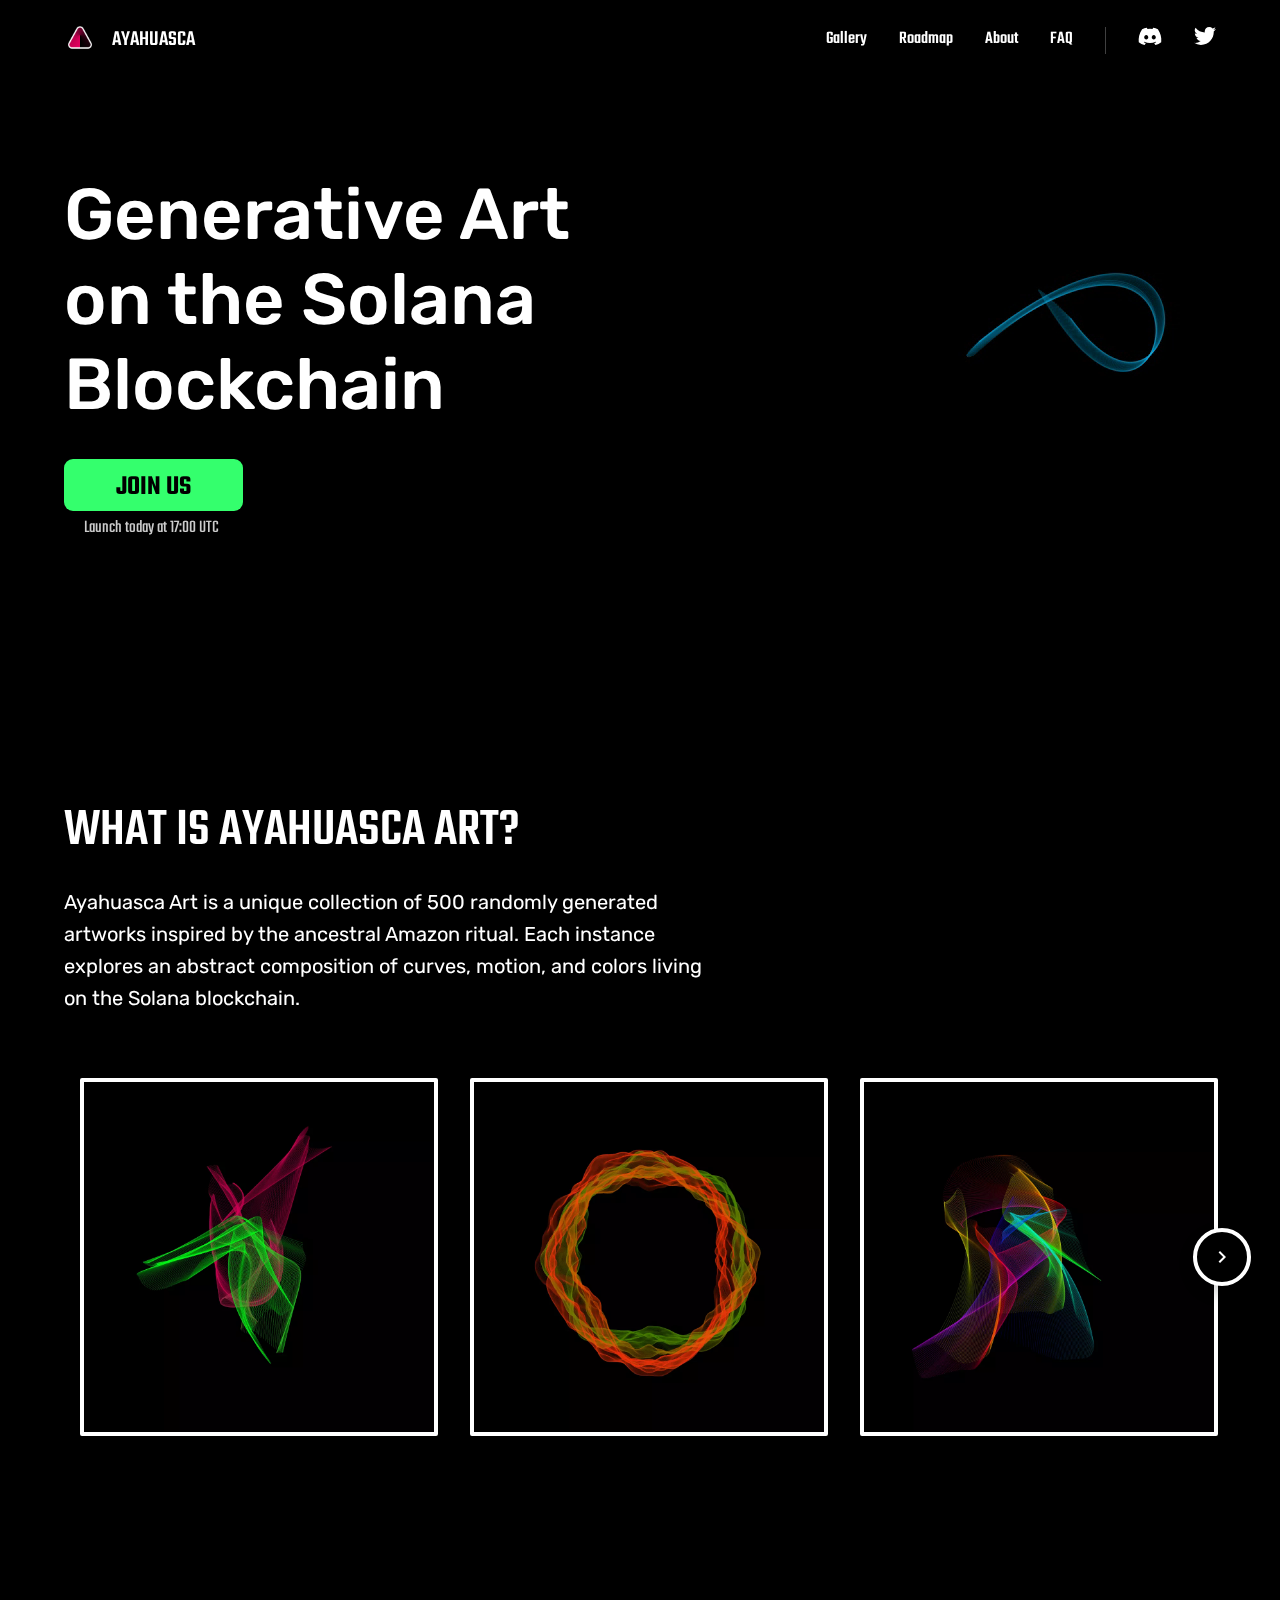
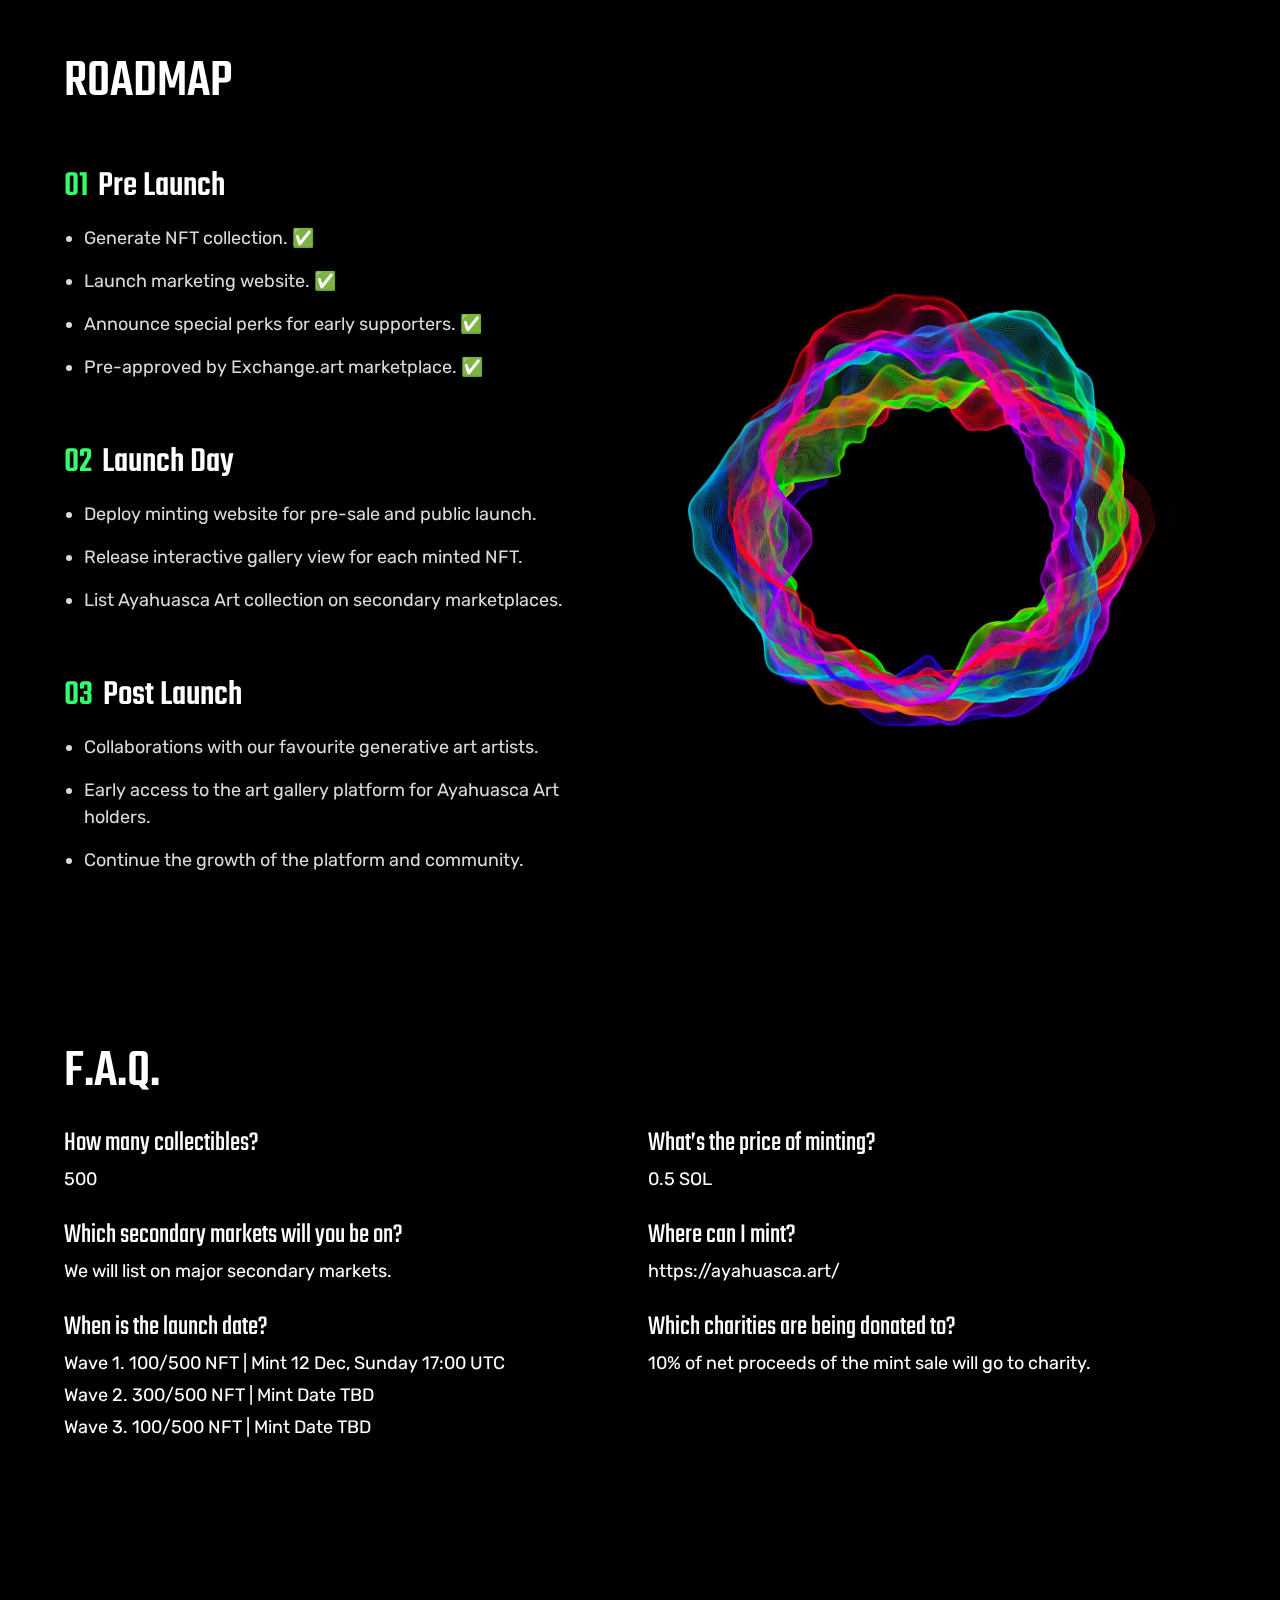
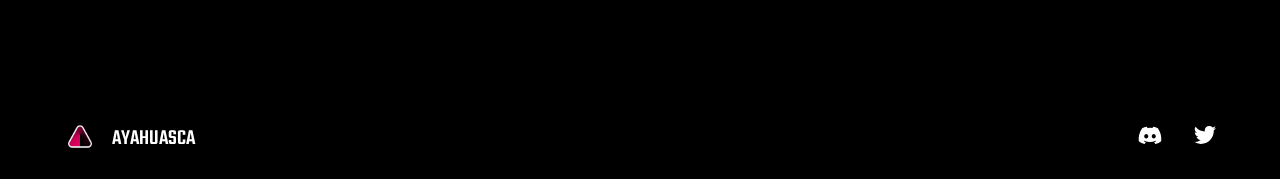
==== index.html @ 164eb6ac "remove mint link" ====
<!DOCTYPE html>
<html>
<head>
  <meta charset="utf-8">
  <meta name="viewport" content="width=device-width, initial-scale=1">

  <title>Ayahuasca — Generative Art on the Solana Blockchain</title>
  <meta name="title" content="Ayahuasca — Generative Art on the Solana Blockchain">
  <meta name="description" content="A unique collection of 500 randomly generated artworks inspired by the ancestral Amazon ritual">

  <!-- Open Graph / Facebook -->
  <meta property="og:type" content="website">
  <meta property="og:url" content="https://ayahuasca.art">
  <meta property="og:title" content="Ayahuasca — Generative Art on the Solana Blockchain">
  <meta property="og:description" content="A unique collection of 500 randomly generated artworks inspired by the ancestral Amazon ritual">
  <meta property="og:image" content="https://ayahuasca.art/public/assets/preview.png">
  <meta property="og:image:width" content="1200">
  <meta property="og:image:height" content="630">

  <!-- Twitter -->
  <meta property="twitter:card" content="summary_large_image">
  <meta property="twitter:url" content="https://ayahuasca.art">
  <meta property="twitter:title" content="Ayahuasca — Generative Art on the Solana Blockchain">
  <meta property="twitter:description" content="A unique collection of 500 randomly generated artworks inspired by the ancestral Amazon ritual">
  <meta property="twitter:image" content="https://ayahuasca.art/public/assets/preview.png">

  <link rel="apple-touch-icon" sizes="180x180" href="/public/favicons/apple-touch-icon.png">
  <link rel="icon" type="image/png" sizes="32x32" href="/public/favicons/favicon-32x32.png">
  <link rel="icon" type="image/png" sizes="16x16" href="/public/favicons/favicon-16x16.png">
  <link rel="manifest" href="/public/favicons/site.webmanifest">

  <link rel="preconnect" href="https://fonts.googleapis.com">
  <link rel="preconnect" href="https://fonts.gstatic.com" crossorigin>
  <link href="https://fonts.googleapis.com/css2?family=Rubik:wght@400;500&family=Teko:wght@400;500&display=swap" rel="stylesheet">

  <link rel="stylesheet" type="text/css" href="/public/style.css">

  <!-- Global site tag (gtag.js) - Google Analytics -->
  <script async src="https://www.googletagmanager.com/gtag/js?id=G-ZQYY1E9YJZ"></script>
  <script>
    window.dataLayer = window.dataLayer || [];
    function gtag(){dataLayer.push(arguments);}
    gtag('js', new Date());

    gtag('config', 'G-ZQYY1E9YJZ');
  </script>
</head>
<body>
  <div class="aya-content">
    <header class="aya-lp-heading">
      <a href="/" class="aya-logo">

        <div class="aya-logo-image"></div>
        <h1 class="aya-logo-text">AYAHUASCA</h1>
      </a>

      <nav class="aya-header-nav">
        <a href="/gallery">
          Gallery
        </a>

        <a href="#roadmap">
          Roadmap
        </a>

        <a class="hide-mobile" href="#about">
          About
        </a>

        <a class="hide-mobile" href="#faq">
          FAQ
        </a>

        <span class="aya-header-nav-delimiter"></span>

        <a href="https://discord.gg/MYhVMFPvxu" target="_blank" rel="noreferrer noopener">
          <img alt="Discord logo" src="/public/assets/discord.svg"/>
        </a>

        <a href="https://twitter.com/Ayahuasca_NFT" target="_blank" rel="noreferrer noopener">
          <img alt="Twitter logo" src="/public/assets/twitter.svg"/>
        </a>
      </nav>
    </header>

    <section class="aya-hero">
      <h1 class="aya-hero-text">
        Generative Art on the Solana Blockchain
      </h1>

      <a class="aya-hero-join" href="https://discord.gg/MYhVMFPvxu" rel="noreferrer noopener">Join us</a>
      <p class="aya-start-today">Launch today at 17:00 UTC</p>

      <div class="aya-hero-video-container">
         <video class="aya-hero-video" src="/public/assets/landing-video.webm" autoplay muted></video>
      </div>
    </section>

    <section id="about" class="aya-mb-64">
        <h2 class="aya-header2 aya-mb-16">What is ayahuasca art?</h2>
        <p class="aya-about aya-mb-48">Ayahuasca Art is a unique collection of 500 randomly generated artworks inspired by the ancestral Amazon ritual. Each instance explores an abstract composition of curves, motion, and colors living on the Solana blockchain.</p>

        <div class="aya-list-container js-carousel">
            <div class="aya-list-controller aya-list-controller-left js-carousel__left aya-list-controller--active">
                <svg focusable="false" xmlns="http://www.w3.org/2000/svg" viewBox="0 0 24 24"><path d="M15.41 7.41L14 6l-6 6 6 6 1.41-1.41L10.83 12z"></path></svg>
            </div>
            <div class="aya-list-controller aya-list-controller-right js-carousel__right aya-list-controller--active">
                <svg focusable="false" xmlns="http://www.w3.org/2000/svg" viewBox="0 0 24 24"><path d="M10 6L8.59 7.41 13.17 12l-4.58 4.59L10 18l6-6z"></path></svg>
            </div>
            <div class="aya-list js-carousel__content">
              <div class="aya-card" style="background-image: url(/public/assets/new-0.webp)"></div>
              <div class="aya-card" style="background-image: url(/public/assets/new-1.webp)"></div>
              <div class="aya-card" style="background-image: url(/public/assets/new-2.webp)"></div>
              <div class="aya-card" style="background-image: url(/public/assets/new-3.webp)"></div>
              <div class="aya-card" style="background-image: url(/public/assets/new-4.webp);"></div>
              <div class="aya-card" style="background-image: url(/public/assets/new-5.webp)"></div>
            </div>
        </div>
    </section>

    <section id="roadmap">
      <h2 class="aya-header2 aya-mb-16">Roadmap</h2>

      <div class="roadmap">
        <ul class="roadmap-list">
          <li class="roadmap-list-item">
            <h4 class="roadmap-item-header">
              <span class="roadmap-number">01</span>
              Pre Launch
            </h4>

            <ul class="roadmap-sublist">
              <li class="roadmap-sublist-item">Generate NFT collection.&nbsp;✅</li>
              <li class="roadmap-sublist-item">Launch marketing website.&nbsp;✅</li>
              <li class="roadmap-sublist-item">Announce special perks for early supporters.&nbsp;✅</li>
              <li class="roadmap-sublist-item">Pre-approved by Exchange.art marketplace.&nbsp;✅</li>
            </ul>
          </li>

          <li class="roadmap-list-item">
            <h4 class="roadmap-item-header">
              <span class="roadmap-number">02</span>
              Launch Day
            </h4>

            <ul class="roadmap-sublist">
              <li class="roadmap-sublist-item">Deploy minting website for pre-sale and public launch.</li>
              <li class="roadmap-sublist-item">Release interactive gallery view for each minted NFT.</li>
              <li class="roadmap-sublist-item">List Ayahuasca Art collection on secondary marketplaces.</li>
            </ul>
          </li>

          <li class="roadmap-list-item">
            <h4 class="roadmap-item-header">
              <span class="roadmap-number">03</span>
              Post Launch
            </h4>

            <ul class="roadmap-sublist">
              <li class="roadmap-sublist-item">Collaborations with our favourite generative art artists.</li>
              <li class="roadmap-sublist-item">Early access to the art gallery platform for Ayahuasca Art holders.</li>
              <li class="roadmap-sublist-item">Continue the growth of the platform and community.</li>
            </ul>
          </li>
        </ul>

        <div class="roadmap-image" style="background-image: url('/public/assets/roadmap-image.webp')" width="100%"></div>
      </div>
    </section>

    <section id="faq">
      <h2 class="aya-header2 aya-mb-16">F.A.Q.</h2>

      <div class="aya-faq">
        <div>
          <h3 class="aya-faq-question">How many collectibles?</h3>
          <p class="aya-faq-answer">500</p>
        </div>

        <div>
          <h3 class="aya-faq-question">What’s the price of minting?</h3>
          <p class="aya-faq-answer">0.5 SOL</p>
        </div>

        <div>
          <h3 class="aya-faq-question">Which secondary markets will you be on?</h3>
          <p class="aya-faq-answer">We will list on major secondary markets.</p>
        </div>

        <div>
          <h3 class="aya-faq-question">Where can I mint?</h3>
          <p class="aya-faq-answer"><a class="aya-faq-link" href="https://ayahuasca.art/">https://ayahuasca.art/</a></p>
        </div>

        <div>
          <h3 class="aya-faq-question">When is the launch date?</h3>
          <p class="aya-faq-answer"><span class="aya-faq-wave">Wave 1.</span> 100/500 NFT | Mint 12&nbsp;Dec,&nbsp;Sunday&nbsp;17:00&nbsp;UTC</p>
          <p class="aya-faq-answer"><span class="aya-faq-wave">Wave 2.</span> 300/500 NFT | Mint Date TBD</p>
          <p class="aya-faq-answer"><span class="aya-faq-wave">Wave 3.</span> 100/500 NFT | Mint Date TBD</p>
        </div>

        <div>
          <h3 class="aya-faq-question">Which charities are being donated to?</h3>
          <p class="aya-faq-answer">10% of net proceeds of the mint sale will go to charity.</p>
        </div>
      </div>
    </section>

    <footer class="aya-lp-heading">
      <a href="/" class="aya-logo">
        <div class="aya-logo-image"></div>
        <h1 class="aya-logo-text">AYAHUASCA</h1>
      </a>

      <nav class="aya-header-nav">
        <a href="https://discord.gg/MYhVMFPvxu" target="_blank" rel="noreferrer noopener">
          <img alt="Discord logo" src="/public/assets/discord.svg"/>
        </a>

        <a href="https://twitter.com/Ayahuasca_NFT" target="_blank" rel="noreferrer noopener">
          <img alt="Twitter logo" src="/public/assets/twitter.svg"/>
        </a>
      </nav>
    </footer>

    <script type="text/javascript" src="/public/app.js"></script>
  </div>
</body>
</html>
---- public/style.css ----
/* http://meyerweb.com/eric/tools/css/reset/
   v2.0 | 20110126
   License: none (public domain)
*/

html, body, div, span, applet, object, iframe,
h1, h2, h3, h4, h5, h6, p, blockquote, pre,
a, abbr, acronym, address, big, cite, code,
del, dfn, em, img, ins, kbd, q, s, samp,
small, strike, strong, sub, sup, tt, var,
b, u, i, center,
dl, dt, dd, ol, ul, li,
fieldset, form, label, legend,
table, caption, tbody, tfoot, thead, tr, th, td,
article, aside, canvas, details, embed, 
figure, figcaption, footer, header, hgroup, 
menu, nav, output, ruby, section, summary,
time, mark, audio, video {
  margin: 0;
  padding: 0;
  border: 0;
  font-size: 100%;
  font: inherit;
  vertical-align: baseline;
}
/* HTML5 display-role reset for older browsers */
article, aside, details, figcaption, figure, 
footer, header, hgroup, menu, nav, section {
  display: block;
}
body {
  line-height: 1;
}
ol, ul {
  list-style: none;
}
blockquote, q {
  quotes: none;
}
blockquote:before, blockquote:after,
q:before, q:after {
  content: '';
  content: none;
}
table {
  border-collapse: collapse;
  border-spacing: 0;
}


/* End of reset css */

html {
  scroll-behavior: smooth;
}

body {
  background: black;
  font-family: 'Teko', sans-serif;
  color: white;
}

.aya-content {
  max-width: 1250px;
  margin: auto;
  padding-left: 64px;
  padding-right: 64px;
}

.aya-lp-heading {
  padding: 24px 0;
  display: flex;
  justify-content: space-between;
}

.aya-logo {
  font-family: Teko;
  font-size: 22px;
  font-style: normal;
  font-weight: 500;
  line-height: 32px;
  letter-spacing: 0em;
  color: white;
  display: flex;
  gap: 16px;
  align-items: center;
  text-decoration: none;
}

.aya-logo-image {
  width: 32px;
  height: 32px;
  align-self: normal;
  background: url(/public/favicons/android-chrome-192x192.png);
  background-size: contain;
  top: -2px;
  position: relative;
}

.aya-header-nav {
  display: flex;
  gap: 32px;
  align-self: center;
}

.aya-header-nav > a {
  color: white;
  font-family: 'Teko';
  font-style: normal;
  font-weight: 500;
  line-height: 24px;
  text-transform: capitalize;
  text-decoration: none;
  font-size: 18px;
  transition: 0.15s opacity;
}

.aya-header-nav > a:hover {
  opacity: 0.6;
}

.aya-header-nav-delimiter {
  width: 1px;
  background: rgba(255, 255, 255, 0.25);
}

.aya-hero {
  margin-top: 92px;
  position: relative;
  margin-bottom: 128px;
}

.aya-hero-text {
  width: 533px;
  font-family: Rubik;
  font-style: normal;
  font-weight: 500;
  font-size: 72px;
  line-height: 85px;
  margin: auto 0;
  margin-bottom: 32px;
}

.aya-hero-join {
  background: #34FF6D;
  padding: 14px 52px 10px;
  display: inline-block;
  border: none;
  border-radius: 9px;
  font-family: Teko;
  font-style: normal;
  font-weight: 600;
  font-size: 28px;
  color: #000000;
  text-transform: uppercase;
  cursor: pointer;
  transition: 0.15s opacity;
  text-decoration: none;
}

.aya-hero-join:hover {
  opacity: 0.7;
}

.aya-hero-video-container {
  position: absolute;
  top: -430px;
  z-index: -1;
  overflow: hidden;
}
.aya-hero-video {
  position: relative;
  right: -300px;
  width: 1200px;
  height: 1200px;
}

#about {
  padding-top: 128px;
}

#faq {
  padding-top: 128px;
  margin-bottom: 256px;
}

#roadmap {
  padding-top: 128px;
}

.aya-header2 {
  font-family: Teko;
  font-style: normal;
  font-weight: 500;
  font-size: 54px;
  line-height: 77px;
  color: #FFFFFF;
  text-transform: uppercase;
}

.aya-about {
  font-family: Rubik;
  font-size: 20px;
  font-style: normal;
  font-weight: 400;
  line-height: 32px;
  letter-spacing: 0em;
  text-align: left;
  max-width: 644px;
}

.aya-faq {
  display: grid;
  grid-template-columns: 1fr 1fr;
  gap: 24px 16px;
}

.aya-faq-question {
  font-family: Teko;
  font-size: 28px;
  font-style: normal;
  font-weight: 400;
  line-height: 32px;
  letter-spacing: 0em;
  margin-bottom: 4px;
}

.aya-faq-answer {
  font-family: Rubik;
  font-size: 18px;
  font-style: normal;
  font-weight: 400;
  line-height: 32px;
  letter-spacing: 0em;
  text-align: left;
}

.aya-faq-link {
  color: white;
  text-decoration: none;
}

.aya-check-more {
  font-family: Rubik;
  line-height: 1.5;
  color: #ccc;
  text-decoration: none;
  margin-left: 16px;
  /* margin-top: 48px; */
  display: inline-block;
  position: relative;
  z-index: 10;

  font-family: Rubik;
  font-size: 16px;
  font-style: normal;
  font-weight: 400;
  line-height: 32px;
  letter-spacing: 0em;
  text-align: left;
}

  .aya-check-more:hover {
    text-decoration: underline;
  }


/* carousel */

.aya-card {
    vertical-align: top;
    box-shadow: 0px 4px 12px rgba(0,0,0,0.2);
    width: 200px;
    border-radius: 2px;
    transition: .6s all;
    display: inline-block;
    margin: 16px;
    position: relative;
    text-decoration: none;
    scroll-margin-left: 24px;
    width: 350px;
    height: 350px;
    background-repeat: no-repeat;
    background-size: cover;
    background-position: center center;
    border: 4px solid white;
    background-size: 110%;
}

/*@keyframes move-bg {
  from {
    background-position: 60% 40%
  }
  to {
    background-position: 40% 60%
  }
}

.aya-card:hover {
  background-size: 200%;
  animation: 6s move-bg;
  animation-fill-mode: forwards;
}*/

.aya-list {
    width: 100%;
    overflow-x: hidden;
    white-space: nowrap;
    display: -webkit-box;
    -webkit-box-orient: vertical;
    padding-bottom: 32px;
    margin-bottom: -32px;
    margin-left: -8px;
    margin-right: -8px;
    padding-left: 8px;
    padding-right: 8px;
    scroll-snap-type: x proximity;
    position: relative;
}

.aya-list-controller {
    box-shadow: 0 7px 15px rgb(0 0 0 / 20%);
    cursor: pointer;
    height: 50px;
    width: 50px;
    background-color: black;
    color: white;
    border-radius: 50%;
    display: flex;
    opacity: 0;
    transition: 0.2s opacity;
    pointer-events: none;
    border: 4px solid white;
}

.aya-list-controller:hover {
    box-shadow: 0 7px 15px rgb(0 0 0 / 50%);
}

.aya-list-controller--active {
    opacity: 1;
    pointer-events: auto;
}

.aya-list-container {
    position: relative;
}

.aya-list-controller-left {position: absolute;z-index: 10;top: calc(50% - 45px);left: -35px;}

.aya-list-controller > svg {
    fill: white;
    width: 24px;
    height: 24px;
    margin: auto;
}

.aya-list-controller-right {
    position: absolute;
    z-index: 10;
    top: calc(50% - 45px);
    right: -35px;
}

@media (max-width: 1250px) {
    .aya-list-controller-left {
        left: 5px;
    }

    .aya-list-controller-right {
        right: 10px;
    }
}

@media (max-width: 768px) {
    .aya-list {
        overflow-x: scroll;
    }

    .aya-list-controller--active {
        display: none;
    }

    .aya-content {
      padding: 0 16px;
    }

    .aya-hero-video-container {
      top: calc(-50% - 222px);
      right: calc(-50% + -84px);
      right: 0;
      left: 0;
    }

    .aya-hero-video {
      right: 300px;
      width: 960px;
      height: 960px;
    }

    .aya-hero {
      margin-top: 64px;
      margin-bottom: 128px;
      position: relative;
    }

    .aya-hero-text {
      font-size: 48px;
      line-height: 1.2;
      width: auto;
      margin-bottom: 64px;
    }

    .aya-header-nav {
      gap: 8px;
    }

    #about {
      padding-top: 12px;
    }

    #faq {
      padding-top: 12px;
      margin-bottom: 64px;
    }

    #roadmap {
      padding-top: 12px;
    }

    .aya-header2 {
      font-size: 24px;
      line-height: 1.2;
    }

    .aya-about {
      font-size: 16px;
    }

    .aya-faq {
      grid-template-columns: 1fr;
      gap: 20px;
    }

    .aya-faq-question {
      font-size: 19px;
      line-height: 1;
      margin-bottom: 8px;
      letter-spacing: 0.6px;
    }

    .aya-faq-answer {
      font-size: 16px;
      line-height: 1.5;
    }

    .aya-card {
      width: 260px;
      height: 260px;
    }
}
/* end carousel */

.roadmap {
  display: grid;
  grid-template-columns: 1fr 1fr;
  align-items: center;
  justify-items: center;
}

.roadmap-list {
  flex-grow: 1;
  flex-shrink: 0;
}

.roadmap-list-item {
  /* background: #1F1F1F; */
  padding: 24px 32px 32px;
  border-radius: 8px;
  margin-bottom: 32px;
  z-index: 1;
  position: relative;
  padding-left: 0;
  padding-bottom: 0;
}

.roadmap-number {
  font-family: Teko;
  font-style: normal;
  font-weight: 500;
  font-size: 36px;
  line-height: 52px;
  color: #34FF6D;
  margin-right: 4px;
}

.roadmap-item-header {
  font-family: Teko;
  font-size: 36px;
  font-style: normal;
  font-weight: 500;
  line-height: 52px;
  letter-spacing: 0em;
  text-align: left;
  margin-bottom: 12px;
}

.roadmap-sublist {
  list-style: disc;
  font-family: Rubik;
  font-size: 18px;
  font-style: normal;
  font-weight: 400;
  line-height: 20px;
  letter-spacing: 0em;
  text-align: left;
  color: #D9D9D9;
  padding-left: 20px;
  margin-left: 0;
}

.roadmap-image {
  width: 100%;
  height: 100%;
  background-size: contain;
  background-repeat: no-repeat;
  background-position: center;
}

.roadmap-sublist-item {
  margin-bottom: 16px;
  line-height: 1.5;
}

.roadmap-sublist-item:last-child {
  margin-bottom: 0;
}

.aya-start-today {
  font-size: 18px;
  margin-top: 8px;
  color: #ccc;
  margin-left: 20px;
}

@media (max-width: 768px) {
  .roadmap {
    display: block;
    position: relative;
  }

  .roadmap-list-item {
    padding: 24px 24px 12px;
    margin-bottom: 16px;
    padding-bottom: 0;
    padding-left: 0;
  }

  .roadmap-sublist-item {
    margin-bottom: 12px;
  }

  .roadmap-image {
    position: absolute;
    top: 0;
    z-index: 0;
    opacity: 0.4;
    background-attachment: fixed;
  }

  .roadmap-number,
  .roadmap-item-header {
    font-size: 20px;
    line-height: 1.4;
    margin-bottom: 16px;
  }

  .roadmap-sublist {
    font-size: 14px;
    line-height: 1.5;
    margin-bottom: 16px;
  }

  .roadmap-list {
    padding-bottom: 16px;
  }

  .aya-faq-wave {
    display: block;
    font-size: 13px;
    color: #ccc;
    margin-top: 4px;
  }

  .aya-start-today {
    margin-left: 0;
  }
}

.aya-mb-16 {
  margin-bottom: 16px;
}

.aya-mb-48 {
  margin-bottom: 48px;
}

.aya-mb-64 {
  margin-bottom: 64px;
}

.aya-mb-128 {
  margin-bottom: 128px;
}

.aya-mb-256 {
  margin-bottom: 256px;
}


@media (max-width:  768px) {
  .hide-mobile {
    display: none;
  }
}
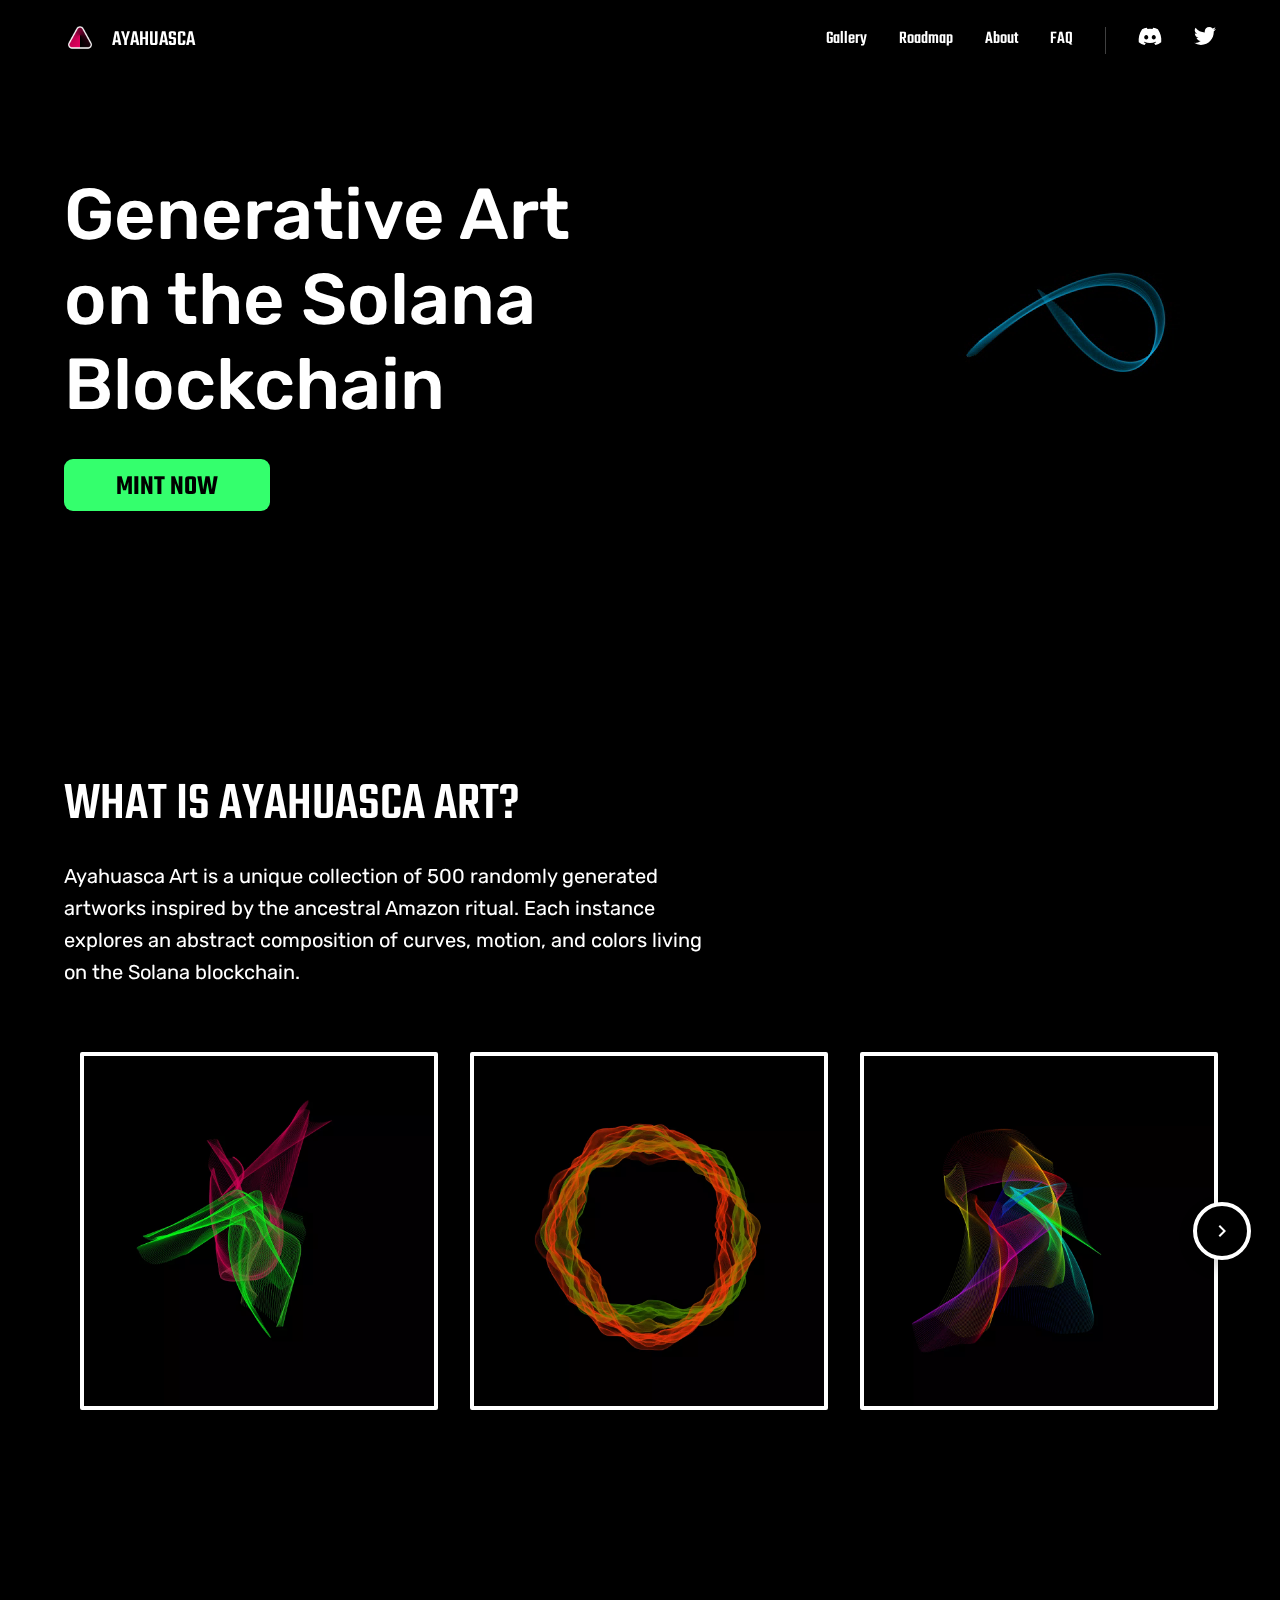
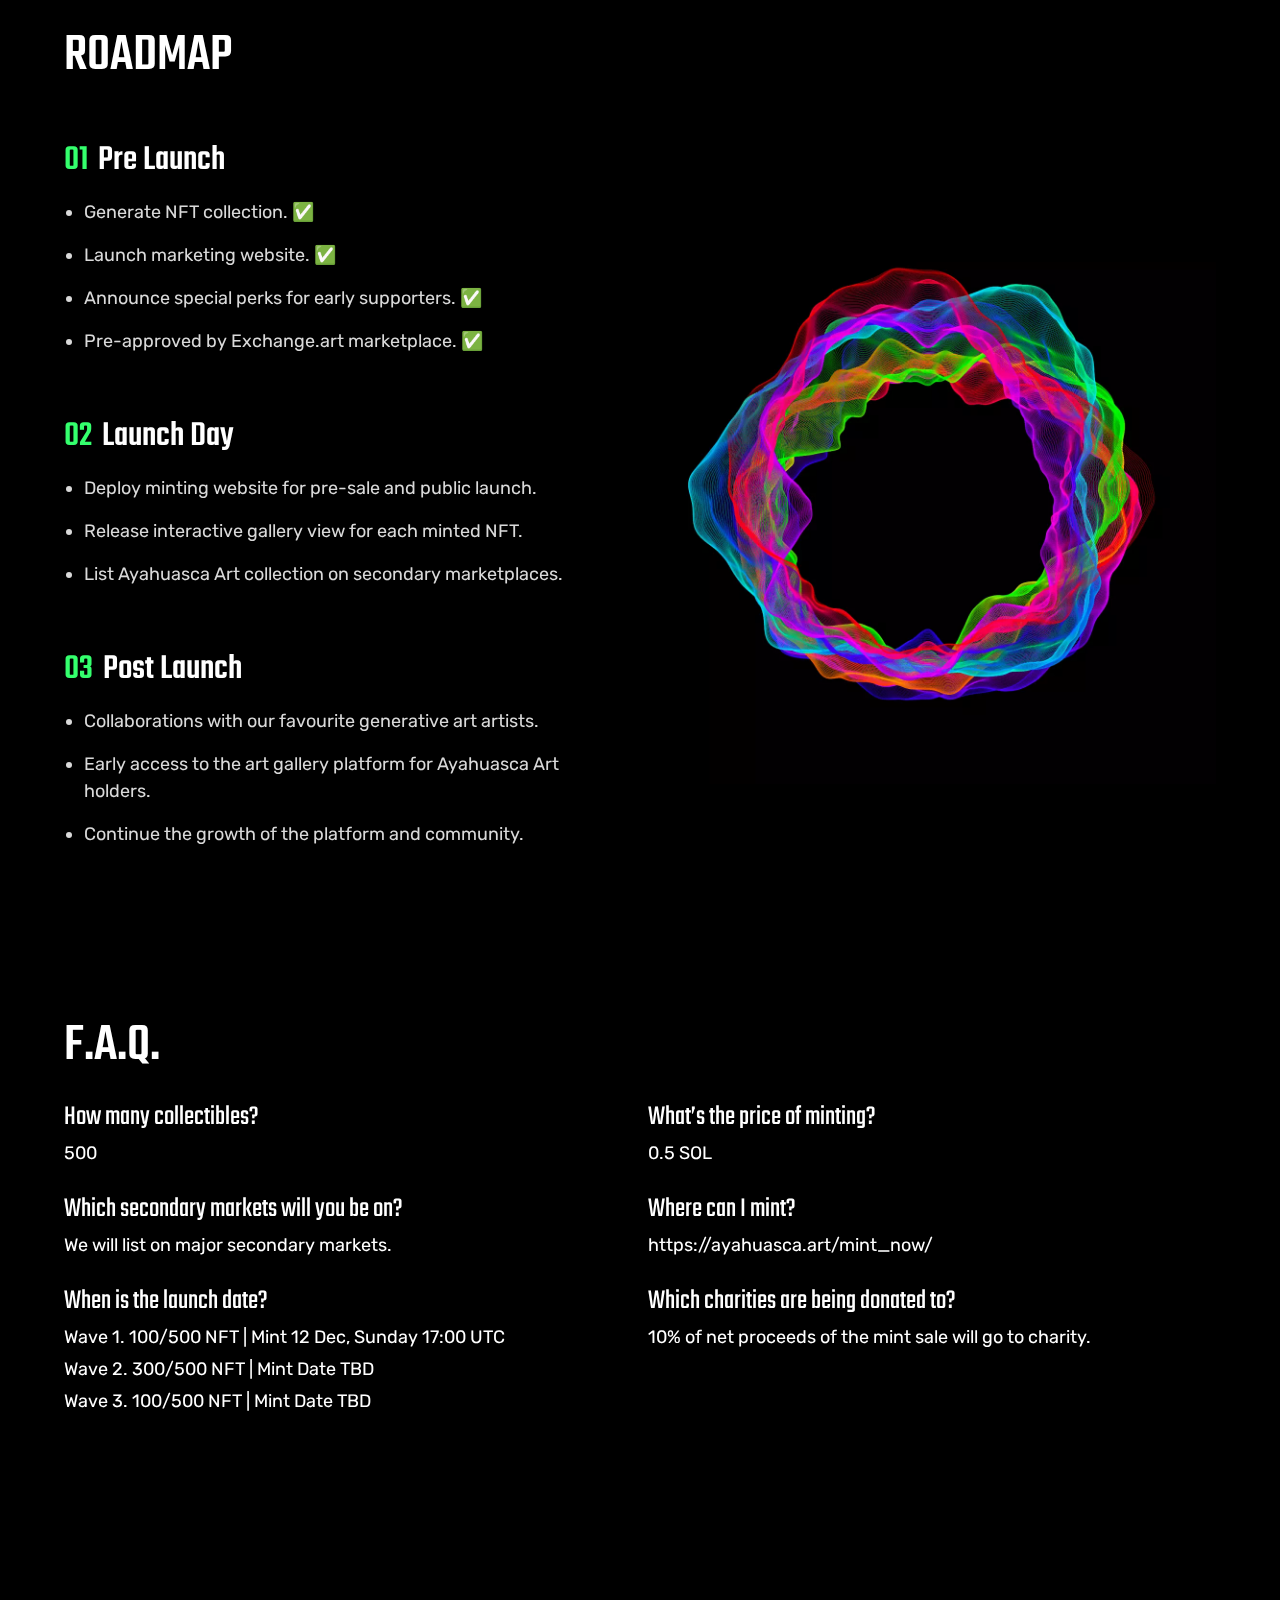
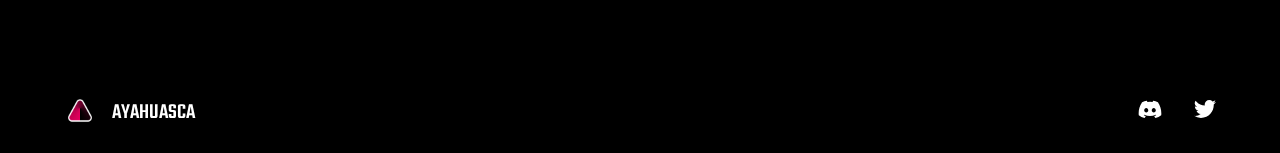
==== commit 6f8671a0: "Revert "remove mint link"" ====
--- a/index.html
+++ b/index.html
@@ -88,8 +88,7 @@
         Generative Art on the Solana Blockchain
       </h1>
 
-      <a class="aya-hero-join" href="https://discord.gg/MYhVMFPvxu" rel="noreferrer noopener">Join us</a>
-      <p class="aya-start-today">Launch today at 17:00 UTC</p>
+      <a class="aya-hero-join" href="/mint_now/" rel="noreferrer noopener">Mint now</a>
 
       <div class="aya-hero-video-container">
          <video class="aya-hero-video" src="/public/assets/landing-video.webm" autoplay muted></video>
@@ -189,7 +188,7 @@
 
         <div>
           <h3 class="aya-faq-question">Where can I mint?</h3>
-          <p class="aya-faq-answer"><a class="aya-faq-link" href="https://ayahuasca.art/">https://ayahuasca.art/</a></p>
+          <p class="aya-faq-answer"><a class="aya-faq-link" href="https://ayahuasca.art/mint_now">https://ayahuasca.art/mint_now/</a></p>
         </div>
 
         <div>
--- a/public/style.css
+++ b/public/style.css
@@ -536,13 +536,6 @@
   margin-bottom: 0;
 }
 
-.aya-start-today {
-  font-size: 18px;
-  margin-top: 8px;
-  color: #ccc;
-  margin-left: 20px;
-}
-
 @media (max-width: 768px) {
   .roadmap {
     display: block;
@@ -591,10 +584,6 @@
     color: #ccc;
     margin-top: 4px;
   }
-
-  .aya-start-today {
-    margin-left: 0;
-  }
 }
 
 .aya-mb-16 {
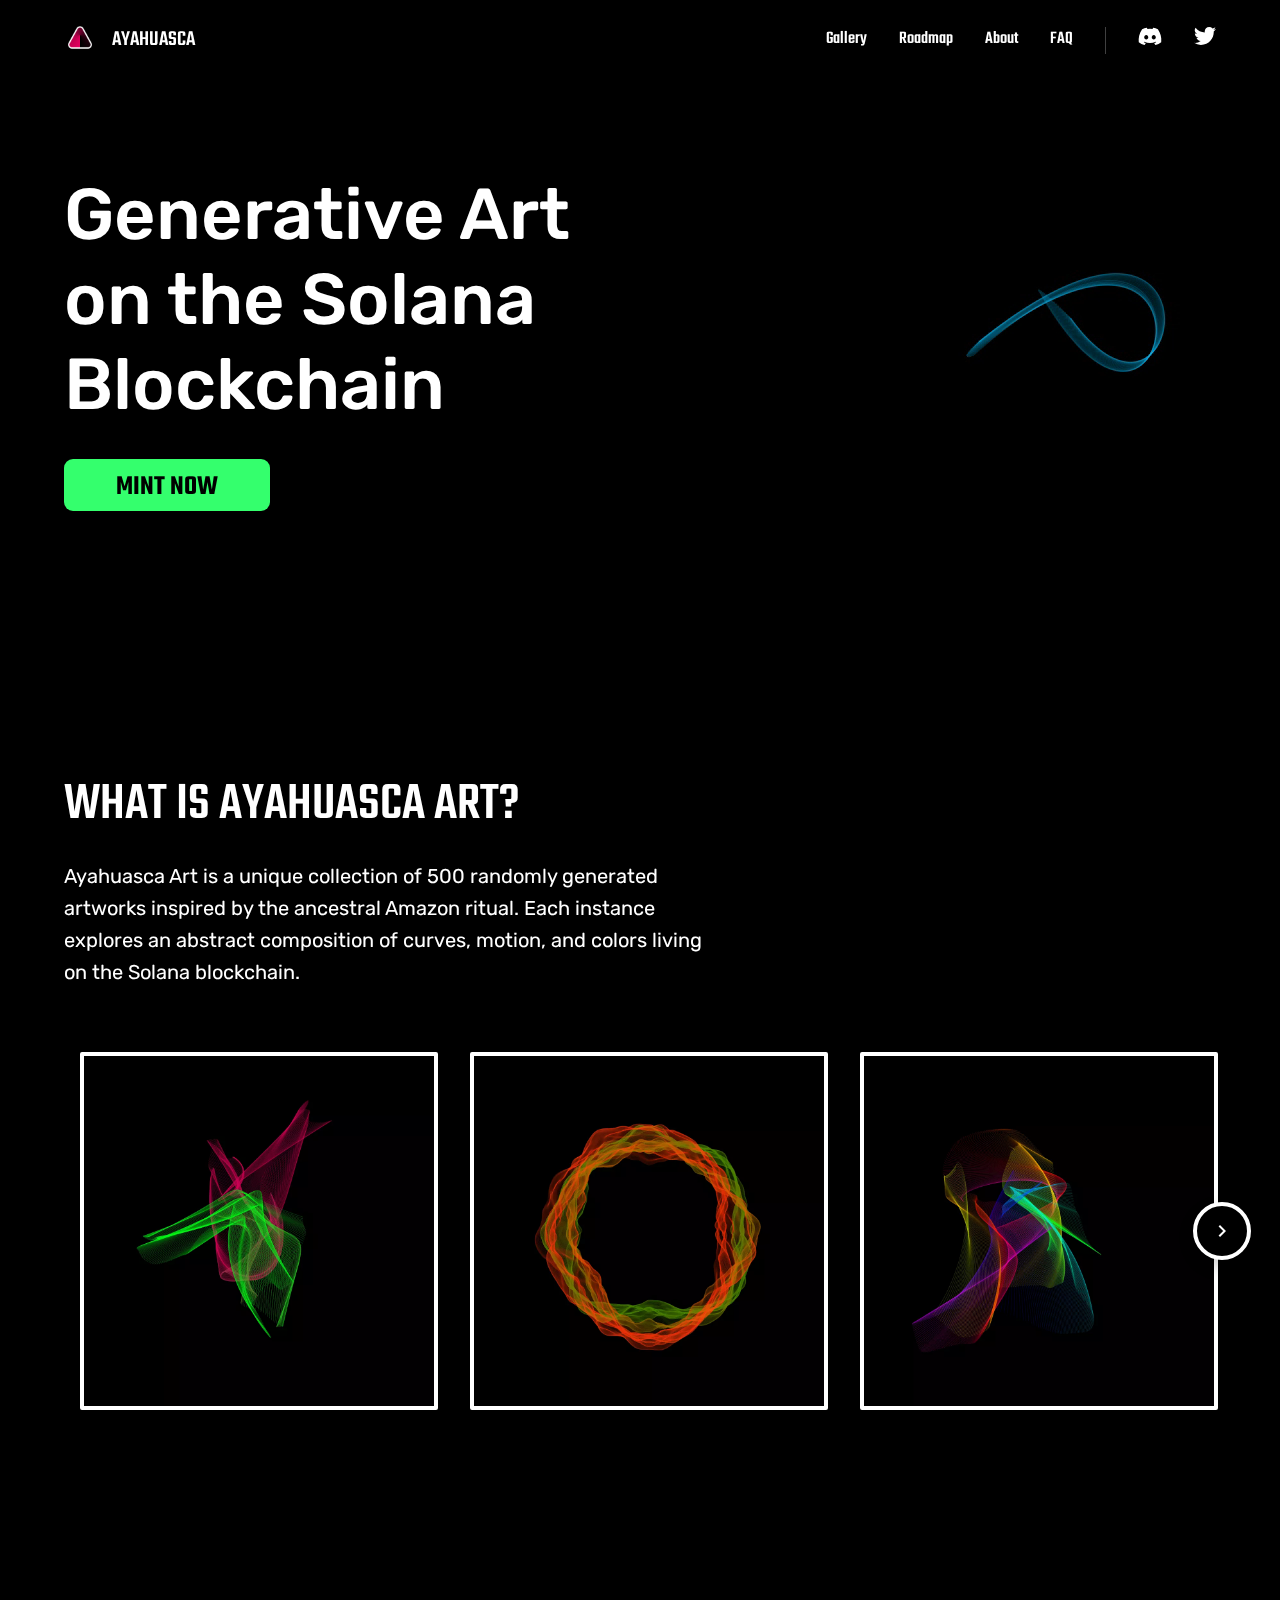
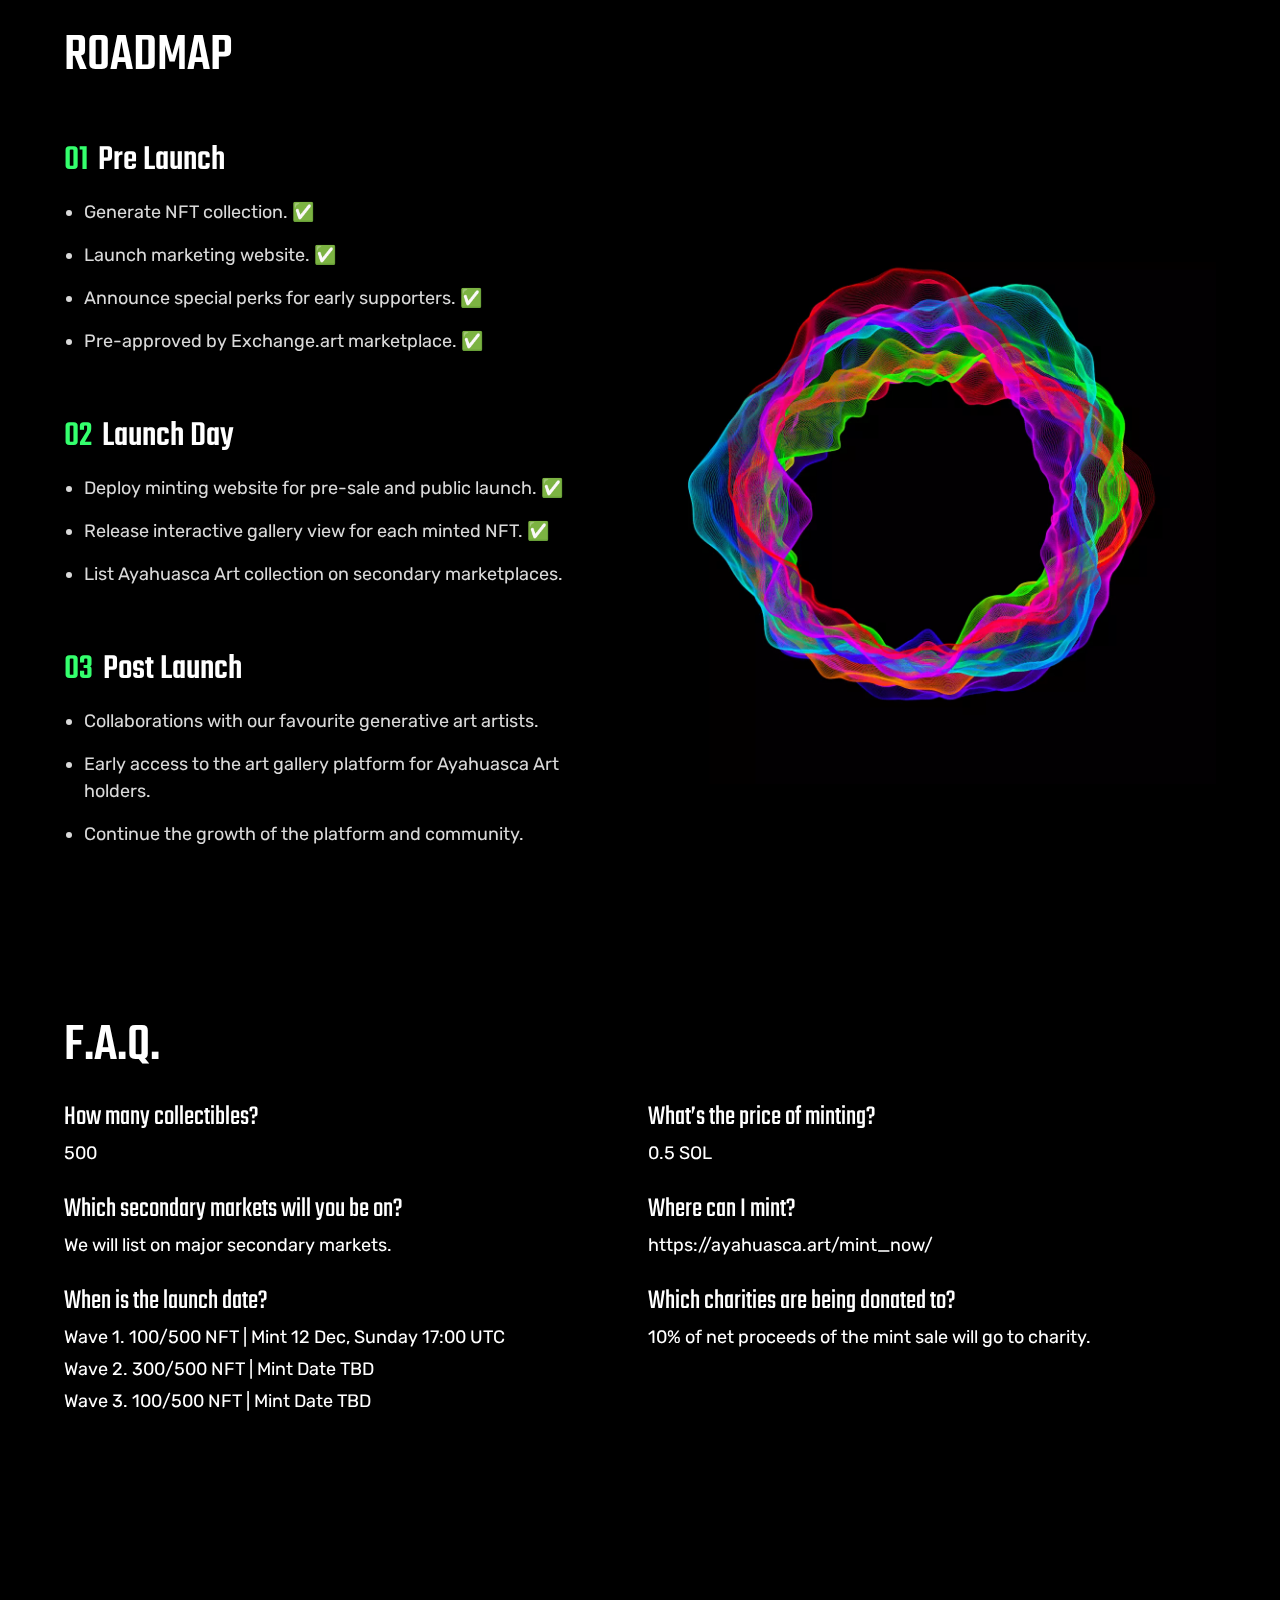
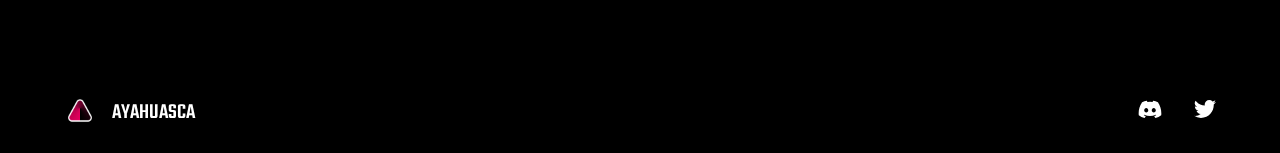
==== commit 02c8e1e7: "update roadmap" ====
--- a/index.html
+++ b/index.html
@@ -143,8 +143,8 @@
             </h4>
 
             <ul class="roadmap-sublist">
-              <li class="roadmap-sublist-item">Deploy minting website for pre-sale and public launch.</li>
-              <li class="roadmap-sublist-item">Release interactive gallery view for each minted NFT.</li>
+              <li class="roadmap-sublist-item">Deploy minting website for pre-sale and public launch.&nbsp;✅</li>
+              <li class="roadmap-sublist-item">Release interactive gallery view for each minted NFT.&nbsp;✅</li>
               <li class="roadmap-sublist-item">List Ayahuasca Art collection on secondary marketplaces.</li>
             </ul>
           </li>
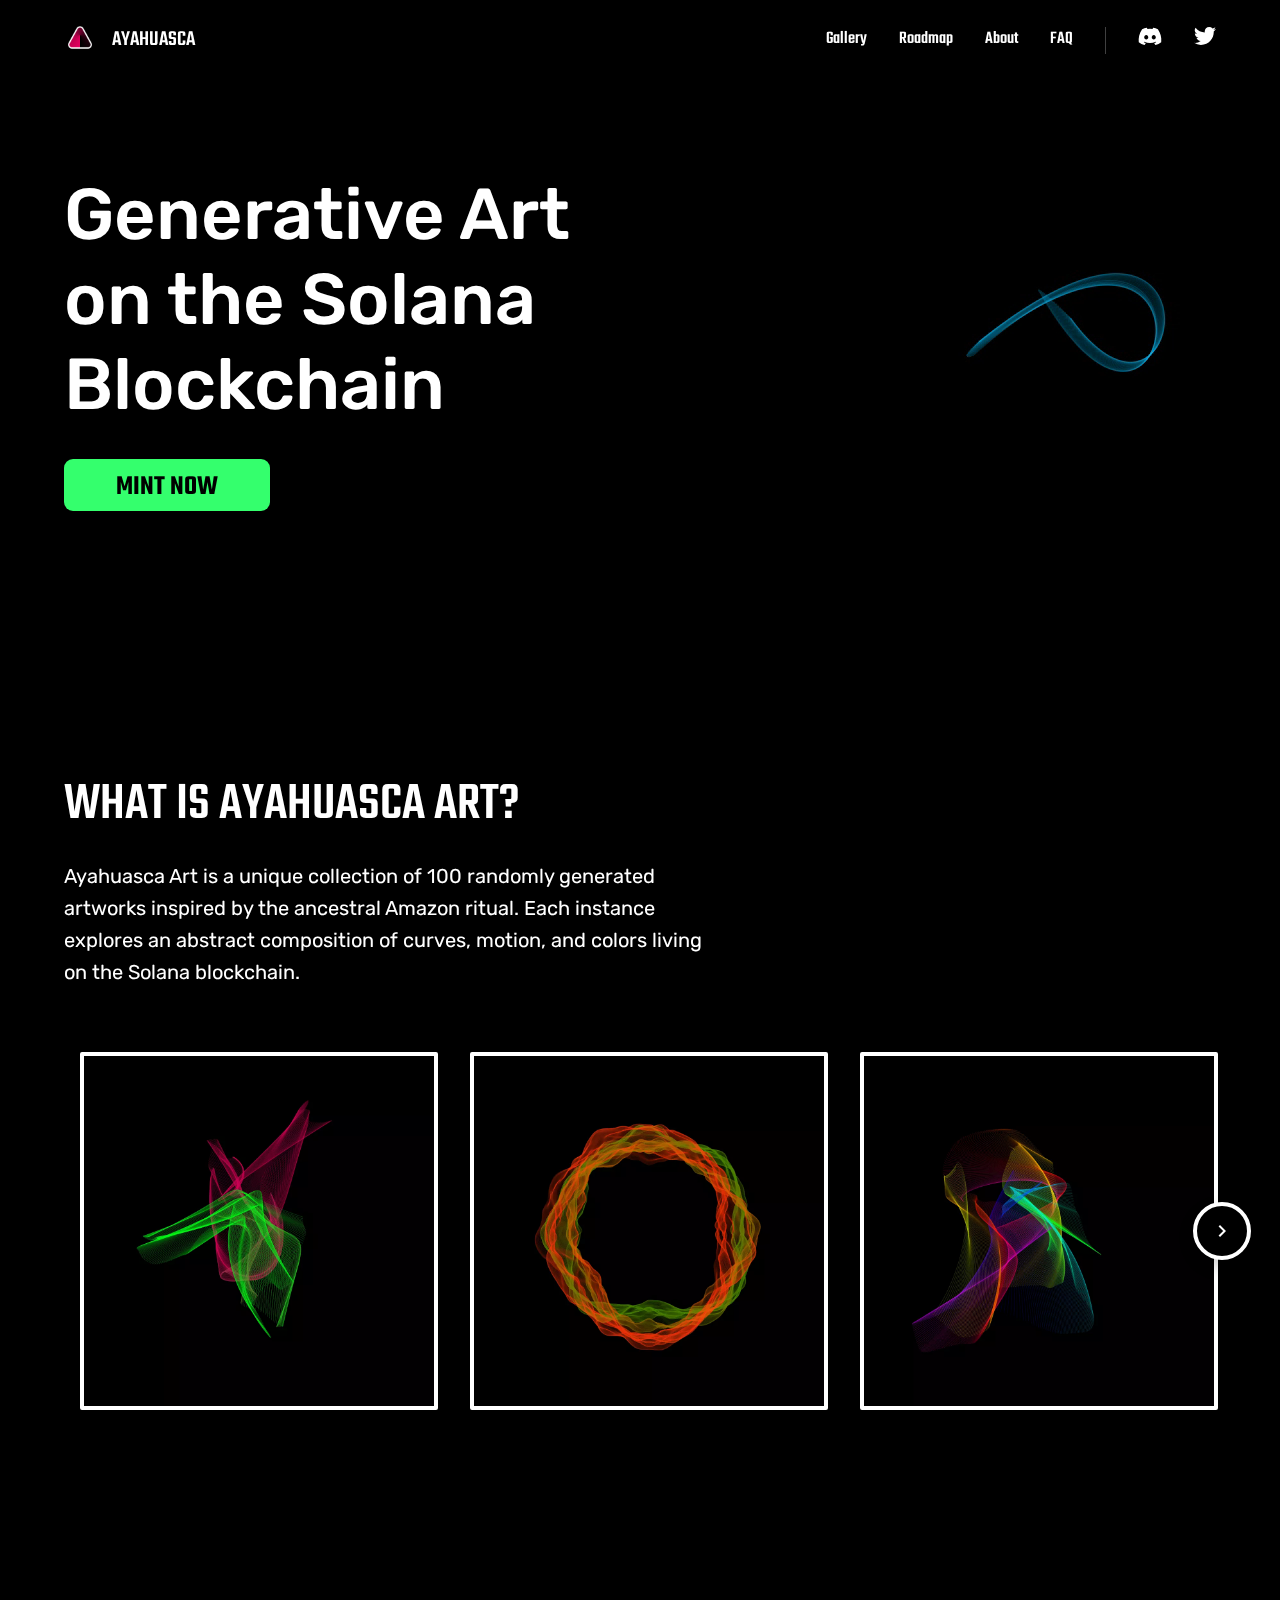
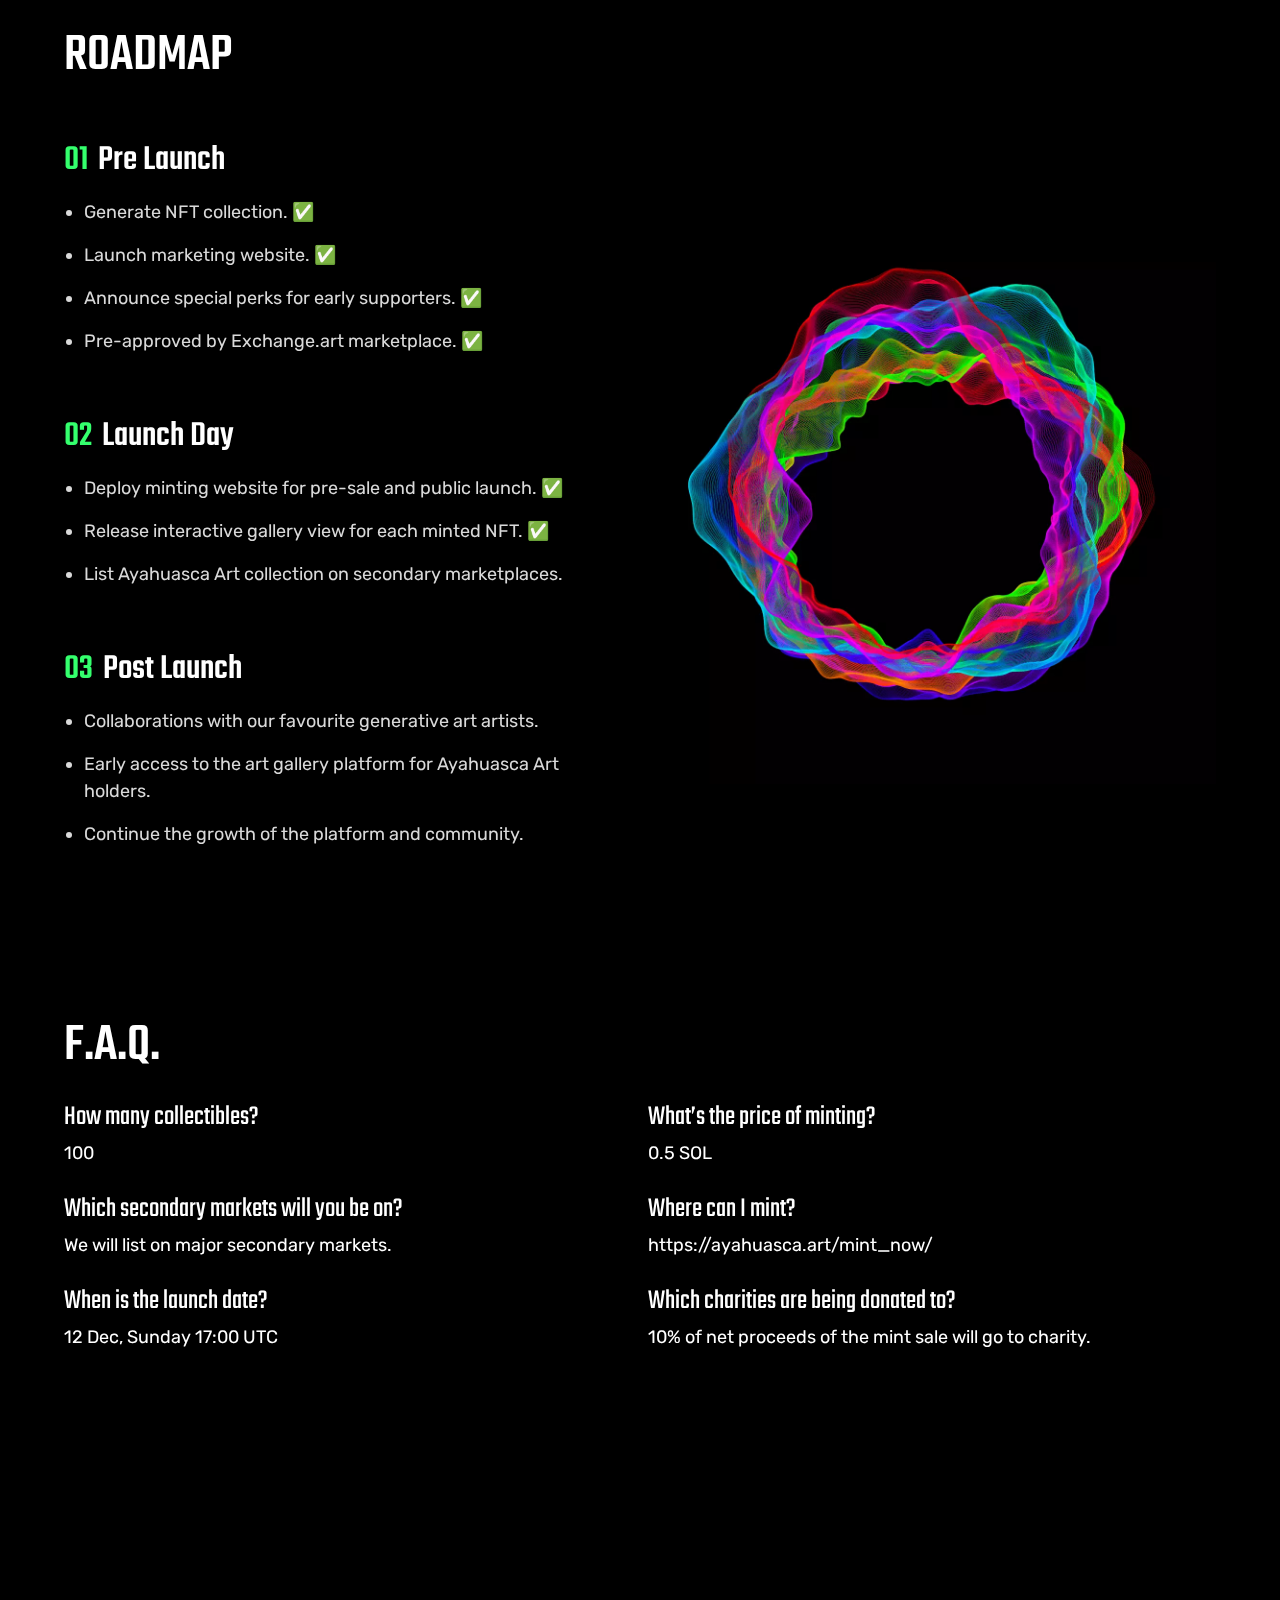
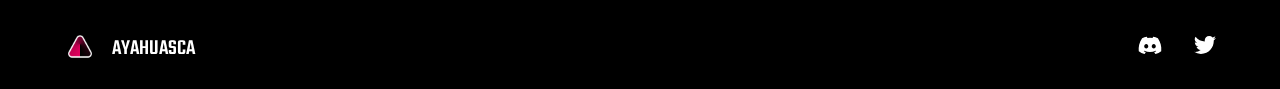
==== commit 0f50e193: "short collection from 500 to 100 items" ====
--- a/index.html
+++ b/index.html
@@ -6,13 +6,13 @@
 
   <title>Ayahuasca — Generative Art on the Solana Blockchain</title>
   <meta name="title" content="Ayahuasca — Generative Art on the Solana Blockchain">
-  <meta name="description" content="A unique collection of 500 randomly generated artworks inspired by the ancestral Amazon ritual">
+  <meta name="description" content="A unique collection of randomly generated artworks inspired by the ancestral Amazon ritual">
 
   <!-- Open Graph / Facebook -->
   <meta property="og:type" content="website">
   <meta property="og:url" content="https://ayahuasca.art">
   <meta property="og:title" content="Ayahuasca — Generative Art on the Solana Blockchain">
-  <meta property="og:description" content="A unique collection of 500 randomly generated artworks inspired by the ancestral Amazon ritual">
+  <meta property="og:description" content="A unique collection of randomly generated artworks inspired by the ancestral Amazon ritual">
   <meta property="og:image" content="https://ayahuasca.art/public/assets/preview.png">
   <meta property="og:image:width" content="1200">
   <meta property="og:image:height" content="630">
@@ -21,7 +21,7 @@
   <meta property="twitter:card" content="summary_large_image">
   <meta property="twitter:url" content="https://ayahuasca.art">
   <meta property="twitter:title" content="Ayahuasca — Generative Art on the Solana Blockchain">
-  <meta property="twitter:description" content="A unique collection of 500 randomly generated artworks inspired by the ancestral Amazon ritual">
+  <meta property="twitter:description" content="A unique collection of randomly generated artworks inspired by the ancestral Amazon ritual">
   <meta property="twitter:image" content="https://ayahuasca.art/public/assets/preview.png">
 
   <link rel="apple-touch-icon" sizes="180x180" href="/public/favicons/apple-touch-icon.png">
@@ -97,7 +97,7 @@
 
     <section id="about" class="aya-mb-64">
         <h2 class="aya-header2 aya-mb-16">What is ayahuasca art?</h2>
-        <p class="aya-about aya-mb-48">Ayahuasca Art is a unique collection of 500 randomly generated artworks inspired by the ancestral Amazon ritual. Each instance explores an abstract composition of curves, motion, and colors living on the Solana blockchain.</p>
+        <p class="aya-about aya-mb-48">Ayahuasca Art is a unique collection of 100 randomly generated artworks inspired by the ancestral Amazon ritual. Each instance explores an abstract composition of curves, motion, and colors living on the Solana blockchain.</p>
 
         <div class="aya-list-container js-carousel">
             <div class="aya-list-controller aya-list-controller-left js-carousel__left aya-list-controller--active">
@@ -173,7 +173,7 @@
       <div class="aya-faq">
         <div>
           <h3 class="aya-faq-question">How many collectibles?</h3>
-          <p class="aya-faq-answer">500</p>
+          <p class="aya-faq-answer">100</p>
         </div>
 
         <div>
@@ -193,9 +193,7 @@
 
         <div>
           <h3 class="aya-faq-question">When is the launch date?</h3>
-          <p class="aya-faq-answer"><span class="aya-faq-wave">Wave 1.</span> 100/500 NFT | Mint 12&nbsp;Dec,&nbsp;Sunday&nbsp;17:00&nbsp;UTC</p>
-          <p class="aya-faq-answer"><span class="aya-faq-wave">Wave 2.</span> 300/500 NFT | Mint Date TBD</p>
-          <p class="aya-faq-answer"><span class="aya-faq-wave">Wave 3.</span> 100/500 NFT | Mint Date TBD</p>
+          <p class="aya-faq-answer">12&nbsp;Dec,&nbsp;Sunday&nbsp;17:00&nbsp;UTC</p>
         </div>
 
         <div>
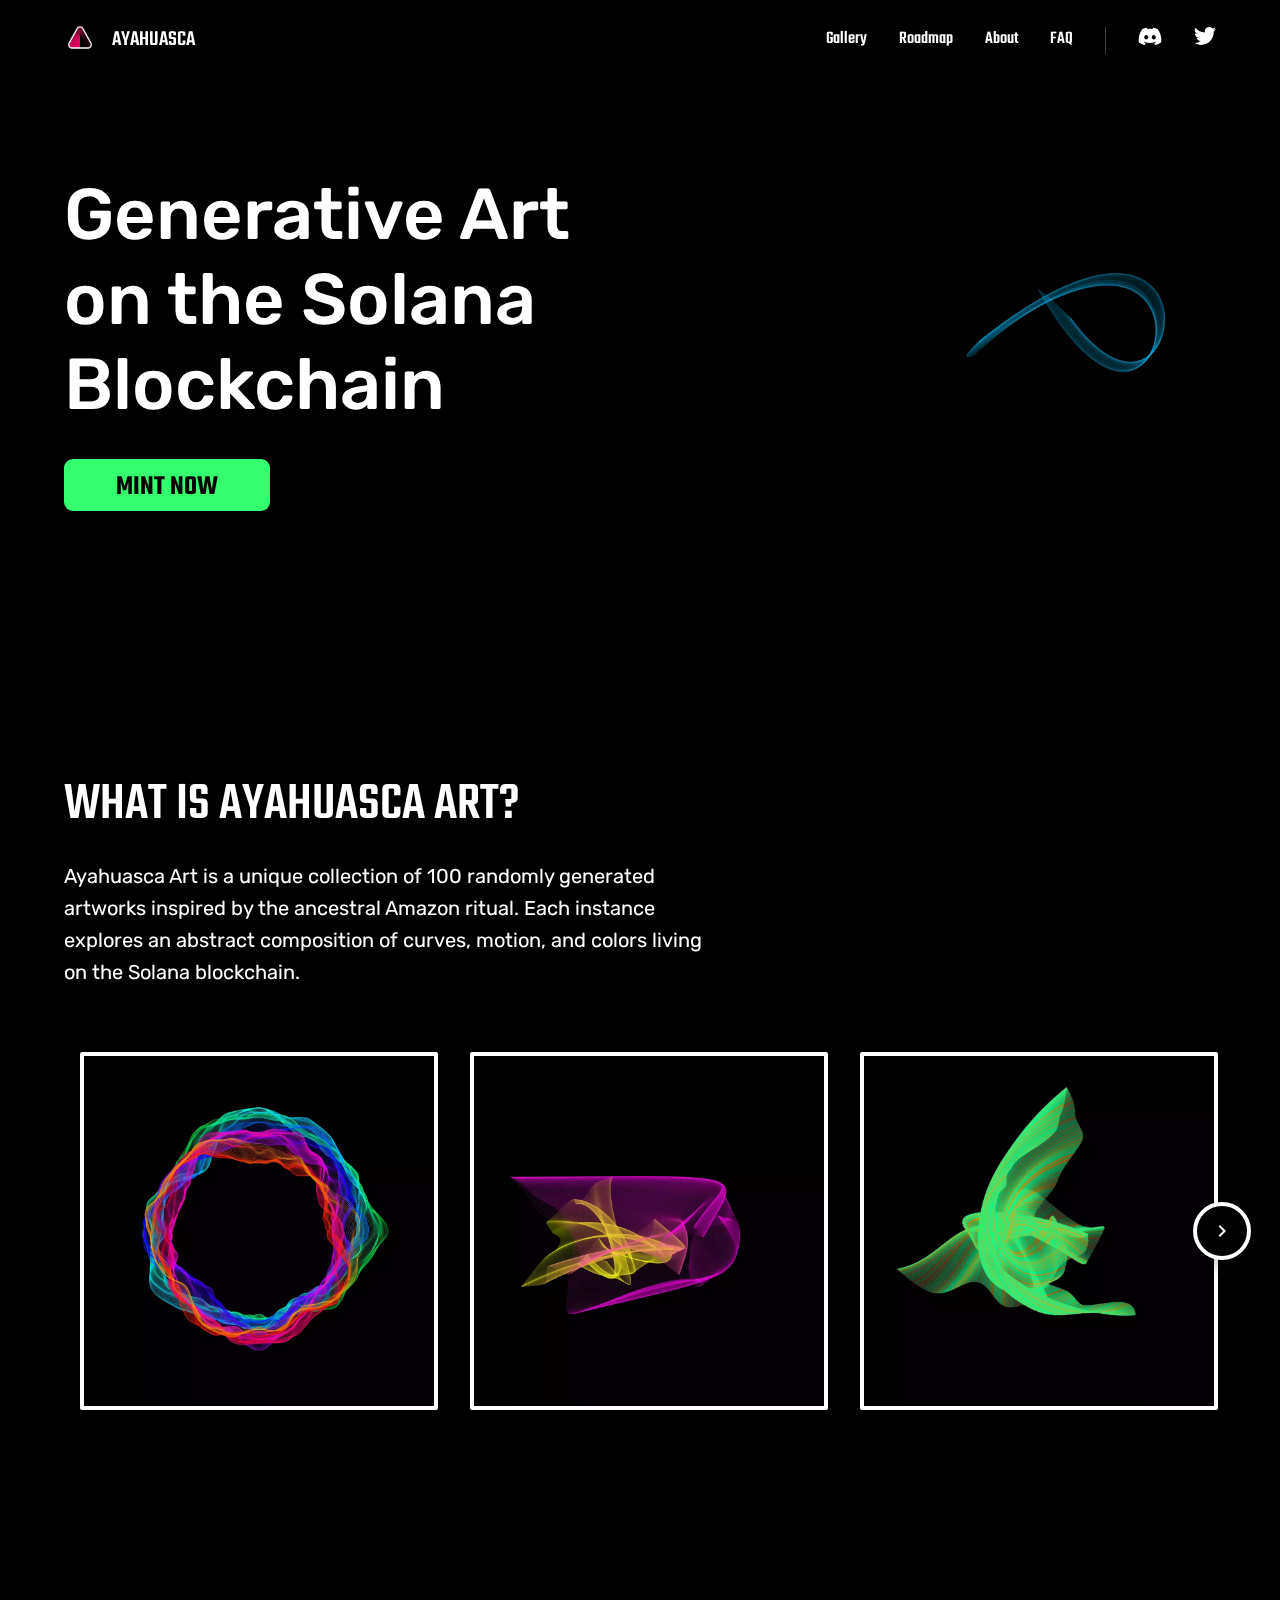
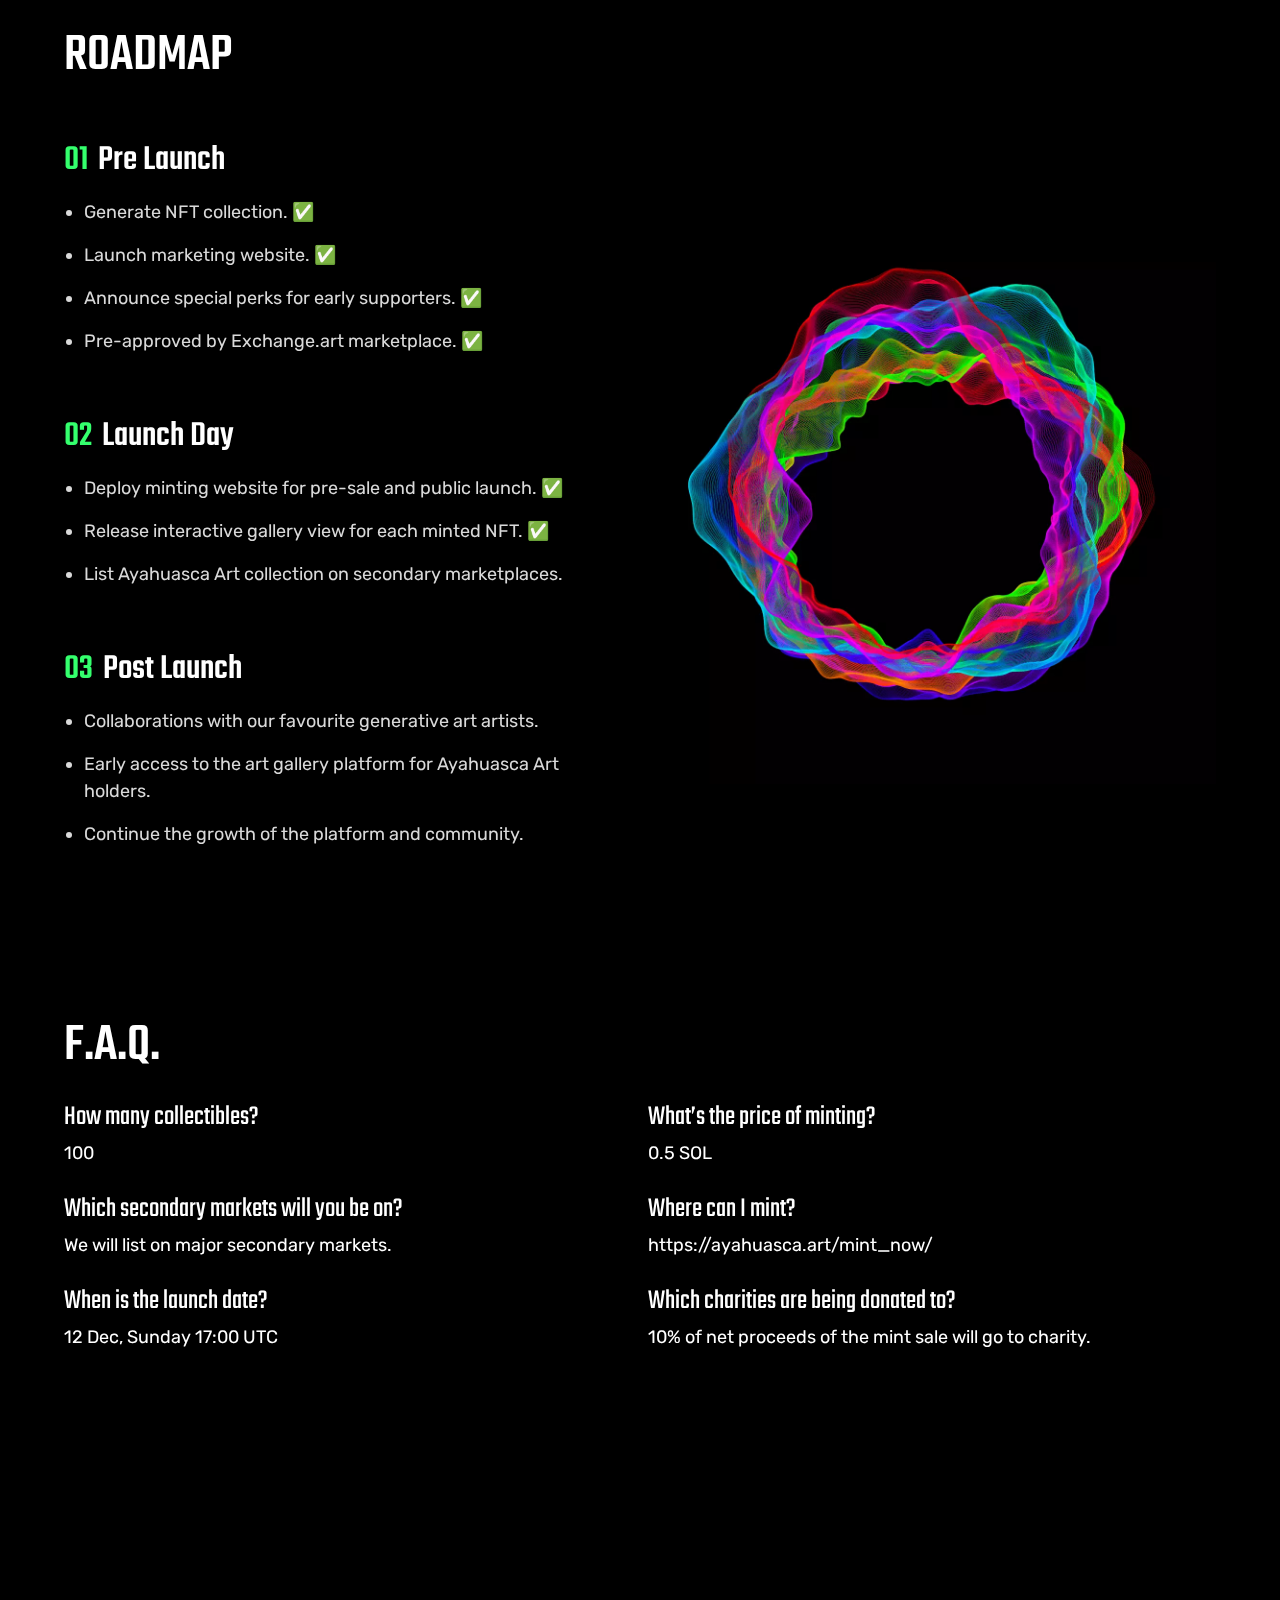
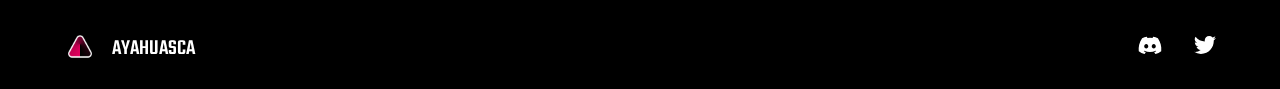
==== commit bcb6b4db: "update gallery on the landing page" ====
--- a/index.html
+++ b/index.html
@@ -107,12 +107,13 @@
                 <svg focusable="false" xmlns="http://www.w3.org/2000/svg" viewBox="0 0 24 24"><path d="M10 6L8.59 7.41 13.17 12l-4.58 4.59L10 18l6-6z"></path></svg>
             </div>
             <div class="aya-list js-carousel__content">
-              <div class="aya-card" style="background-image: url(/public/assets/new-0.webp)"></div>
-              <div class="aya-card" style="background-image: url(/public/assets/new-1.webp)"></div>
-              <div class="aya-card" style="background-image: url(/public/assets/new-2.webp)"></div>
-              <div class="aya-card" style="background-image: url(/public/assets/new-3.webp)"></div>
-              <div class="aya-card" style="background-image: url(/public/assets/new-4.webp);"></div>
-              <div class="aya-card" style="background-image: url(/public/assets/new-5.webp)"></div>
+              <div class="aya-card" style="background-image: url(/public/assets/mint-5-small.webp);"></div>
+              <div class="aya-card" style="background-image: url(/public/assets/mint-7-small.webp)"></div>
+              <div class="aya-card" style="background-image: url(/public/assets/mint-2-small.webp)"></div>
+              <div class="aya-card" style="background-image: url(/public/assets/mint-1-small.webp)"></div>
+              <div class="aya-card" style="background-image: url(/public/assets/mint-3-small.webp)"></div>
+              <div class="aya-card" style="background-image: url(/public/assets/mint-4-small.webp)"></div>
+              <div class="aya-card" style="background-image: url(/public/assets/mint-6-small.webp)"></div>
             </div>
         </div>
     </section>
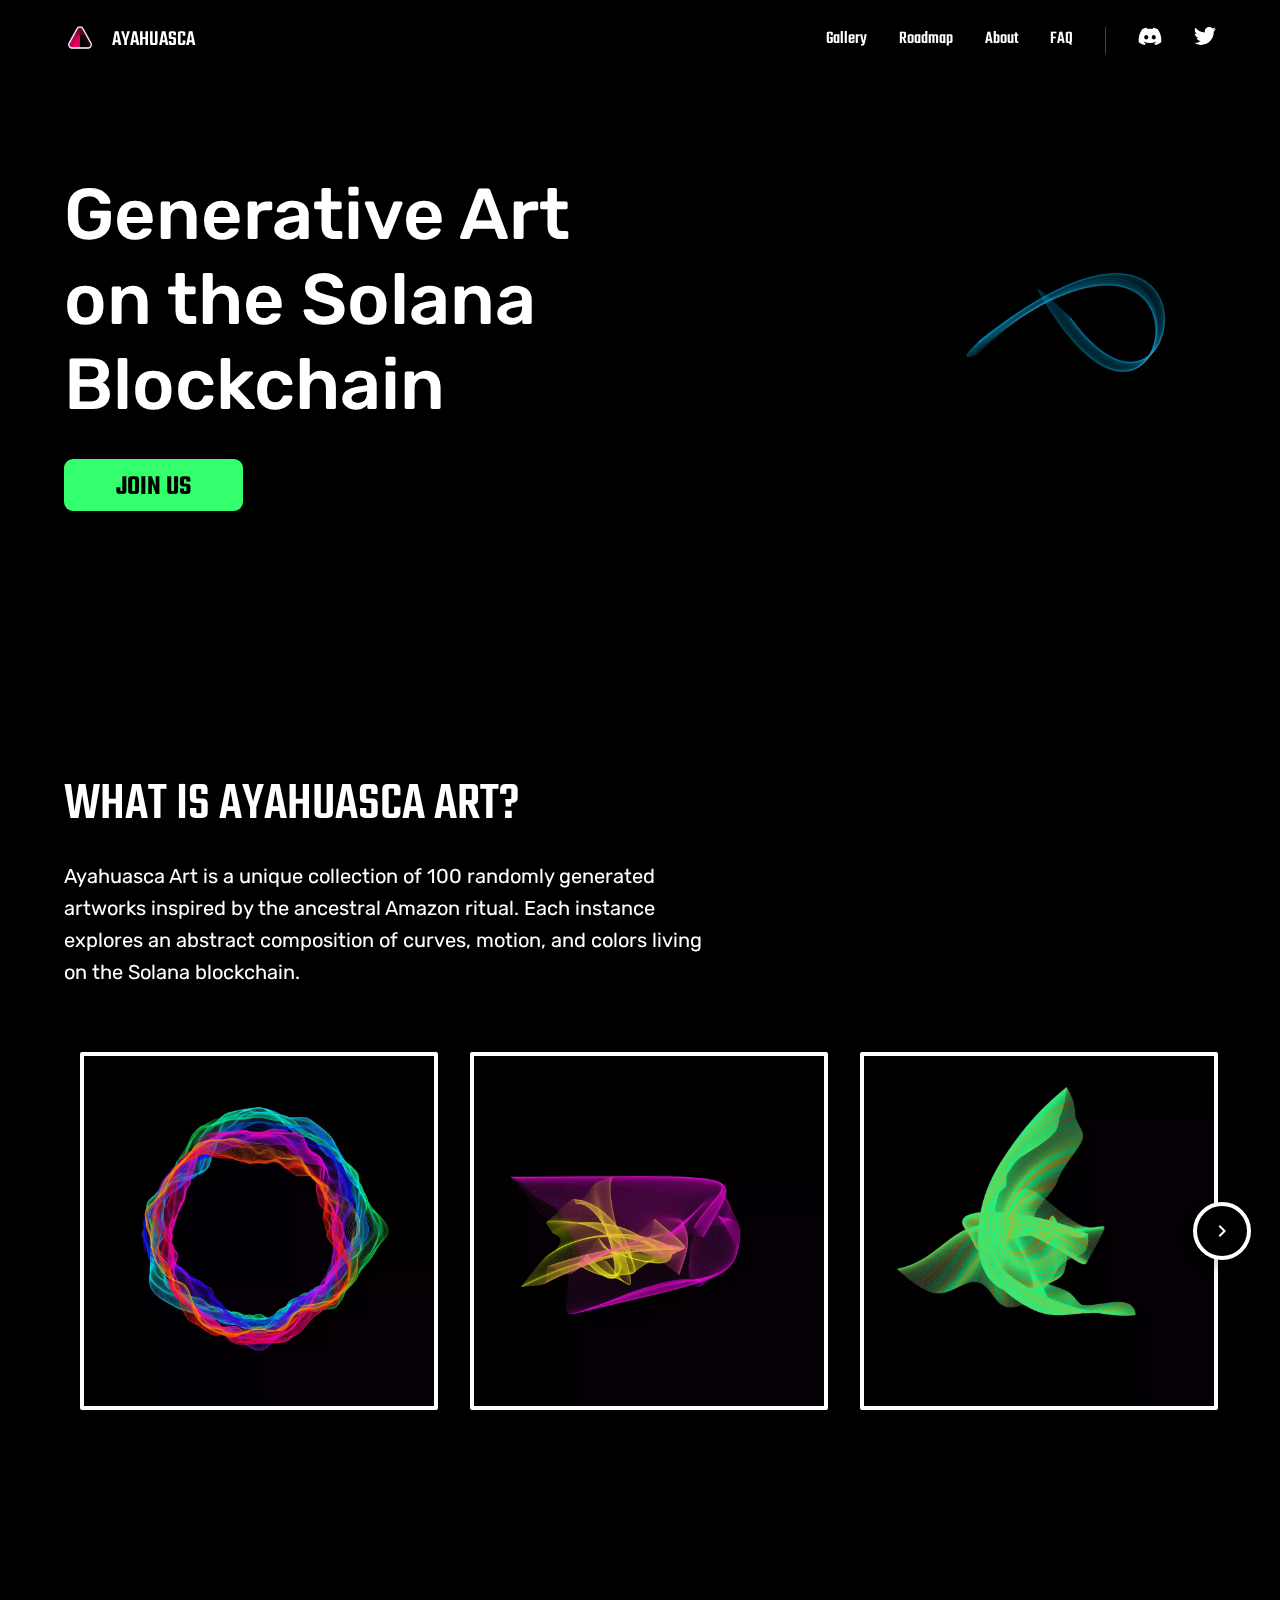
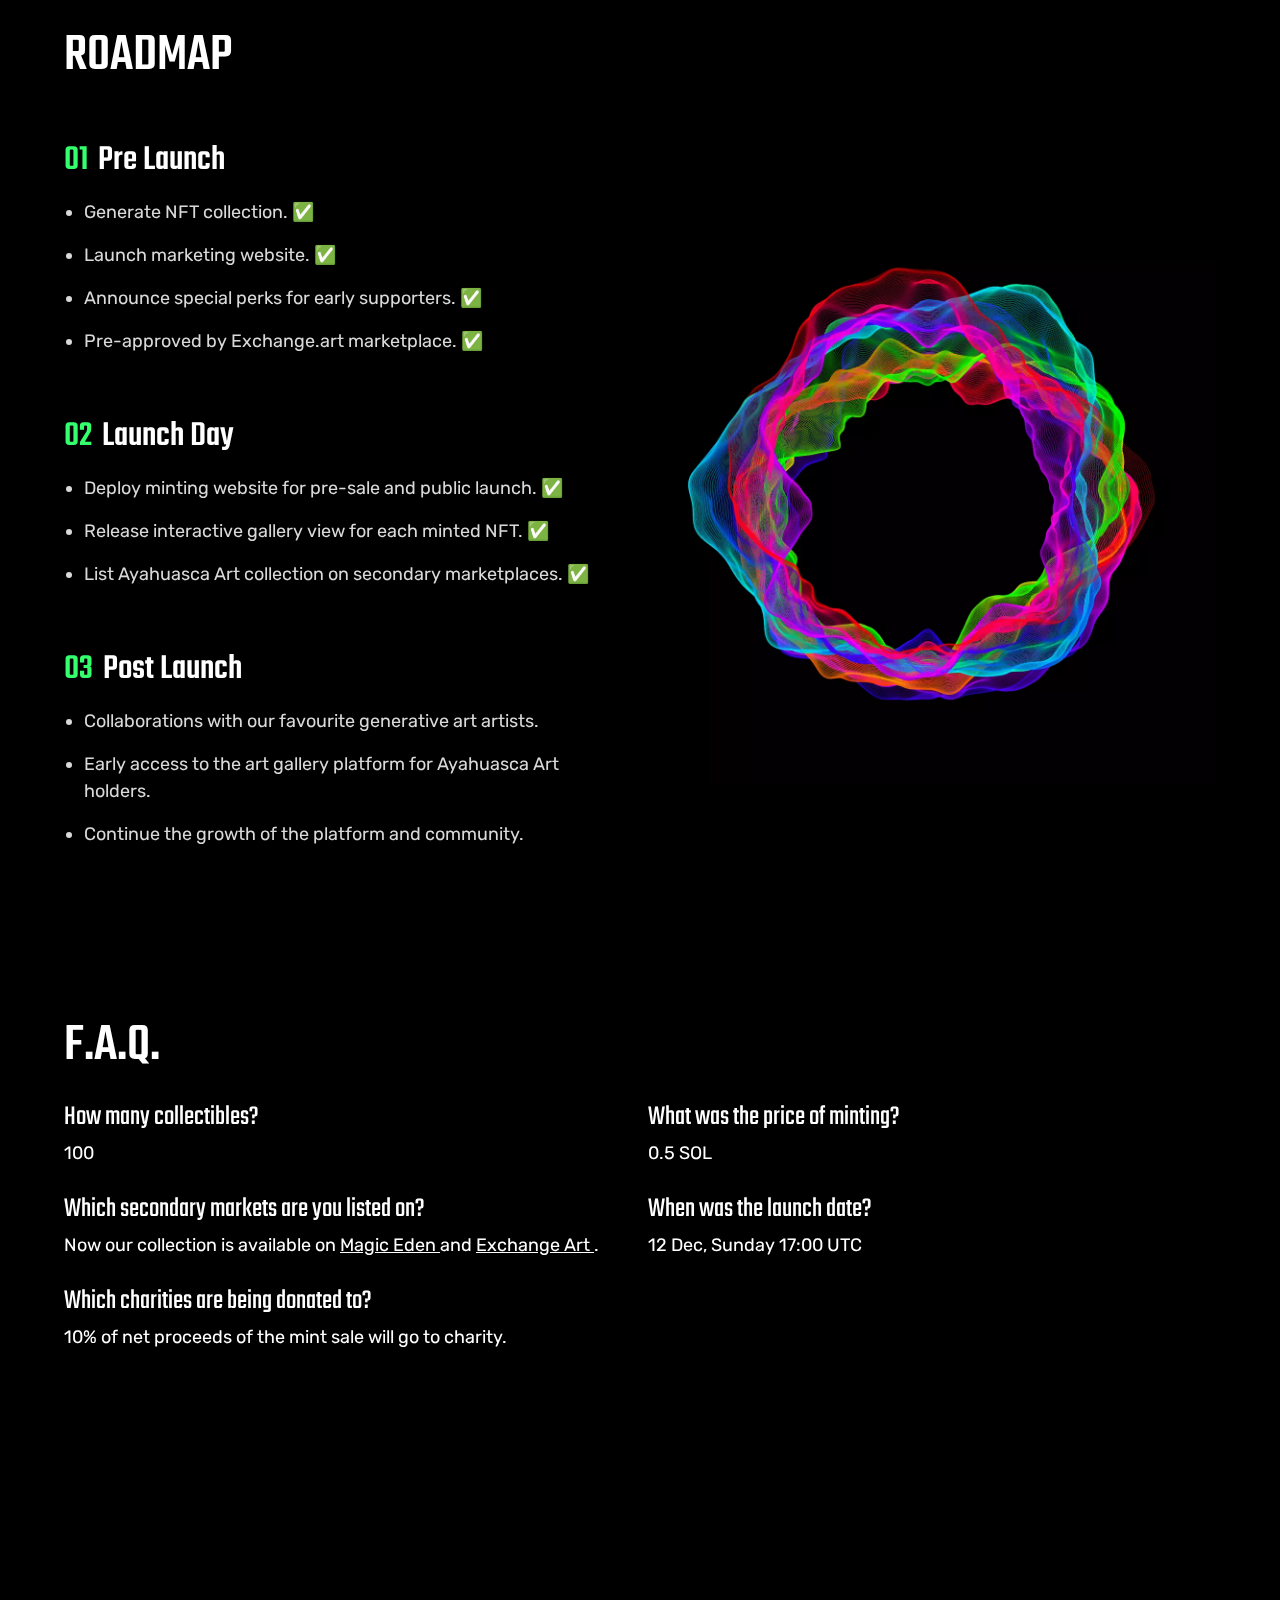
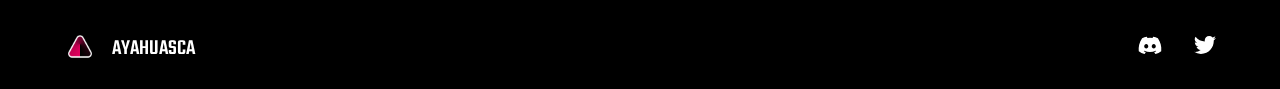
==== commit fbaa6d7c: "remove minting pages" ====
--- a/index.html
+++ b/index.html
@@ -88,7 +88,7 @@
         Generative Art on the Solana Blockchain
       </h1>
 
-      <a class="aya-hero-join" href="/mint_now/" rel="noreferrer noopener">Mint now</a>
+      <a class="aya-hero-join" href="https://discord.gg/MYhVMFPvxu" rel="noreferrer noopener">Join us</a>
 
       <div class="aya-hero-video-container">
          <video class="aya-hero-video" src="/public/assets/landing-video.webm" autoplay muted></video>
@@ -146,7 +146,7 @@
             <ul class="roadmap-sublist">
               <li class="roadmap-sublist-item">Deploy minting website for pre-sale and public launch.&nbsp;✅</li>
               <li class="roadmap-sublist-item">Release interactive gallery view for each minted NFT.&nbsp;✅</li>
-              <li class="roadmap-sublist-item">List Ayahuasca Art collection on secondary marketplaces.</li>
+              <li class="roadmap-sublist-item">List Ayahuasca Art collection on secondary marketplaces.&nbsp;✅</li>
             </ul>
           </li>
 
@@ -178,22 +178,32 @@
         </div>
 
         <div>
-          <h3 class="aya-faq-question">What’s the price of minting?</h3>
+          <h3 class="aya-faq-question">What was the price of minting?</h3>
           <p class="aya-faq-answer">0.5 SOL</p>
         </div>
 
         <div>
-          <h3 class="aya-faq-question">Which secondary markets will you be on?</h3>
-          <p class="aya-faq-answer">We will list on major secondary markets.</p>
-        </div>
-
-        <div>
-          <h3 class="aya-faq-question">Where can I mint?</h3>
-          <p class="aya-faq-answer"><a class="aya-faq-link" href="https://ayahuasca.art/mint_now">https://ayahuasca.art/mint_now/</a></p>
-        </div>
-
-        <div>
-          <h3 class="aya-faq-question">When is the launch date?</h3>
+          <h3 class="aya-faq-question">Which secondary markets are you listed on?</h3>
+          <p class="aya-faq-answer">Now our collection is available on
+            <a
+              class="aya-faq-link"
+              href="https://magiceden.io/marketplace/ayahuasca_art_genesis"
+              target="_blank"
+              rel="noopener noreferrer"
+            >
+                Magic Eden
+            </a> and <a
+              class="aya-faq-link"
+              href="https://exchange.art/collections/Ayahuasca%20Art:%20Genesis"
+              target="_blank"
+              rel="noopener noreferrer"
+            >
+              Exchange Art
+            </a>.</p>
+        </div>
+
+        <div>
+          <h3 class="aya-faq-question">When was the launch date?</h3>
           <p class="aya-faq-answer">12&nbsp;Dec,&nbsp;Sunday&nbsp;17:00&nbsp;UTC</p>
         </div>
 
--- a/public/style.css
+++ b/public/style.css
@@ -237,7 +237,7 @@
 
 .aya-faq-link {
   color: white;
-  text-decoration: none;
+  /*text-decoration: none;*/
 }
 
 .aya-check-more {
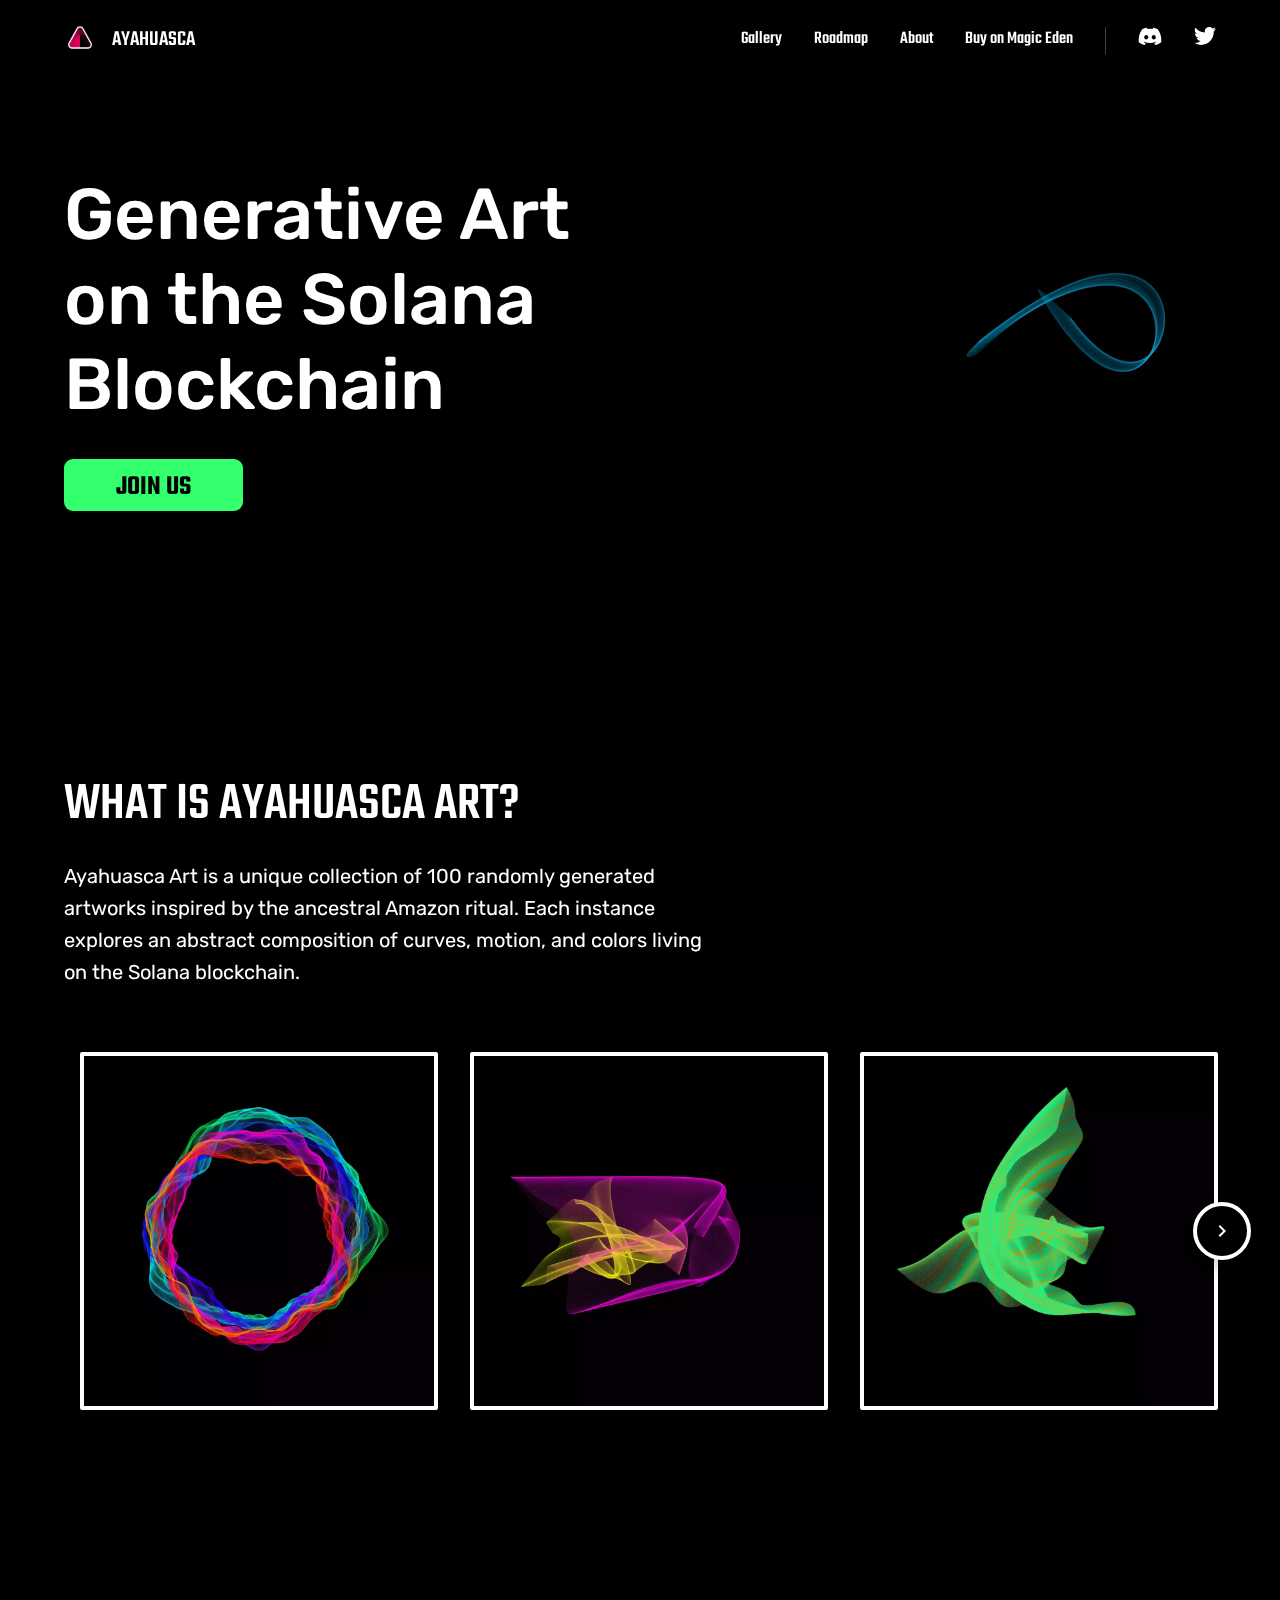
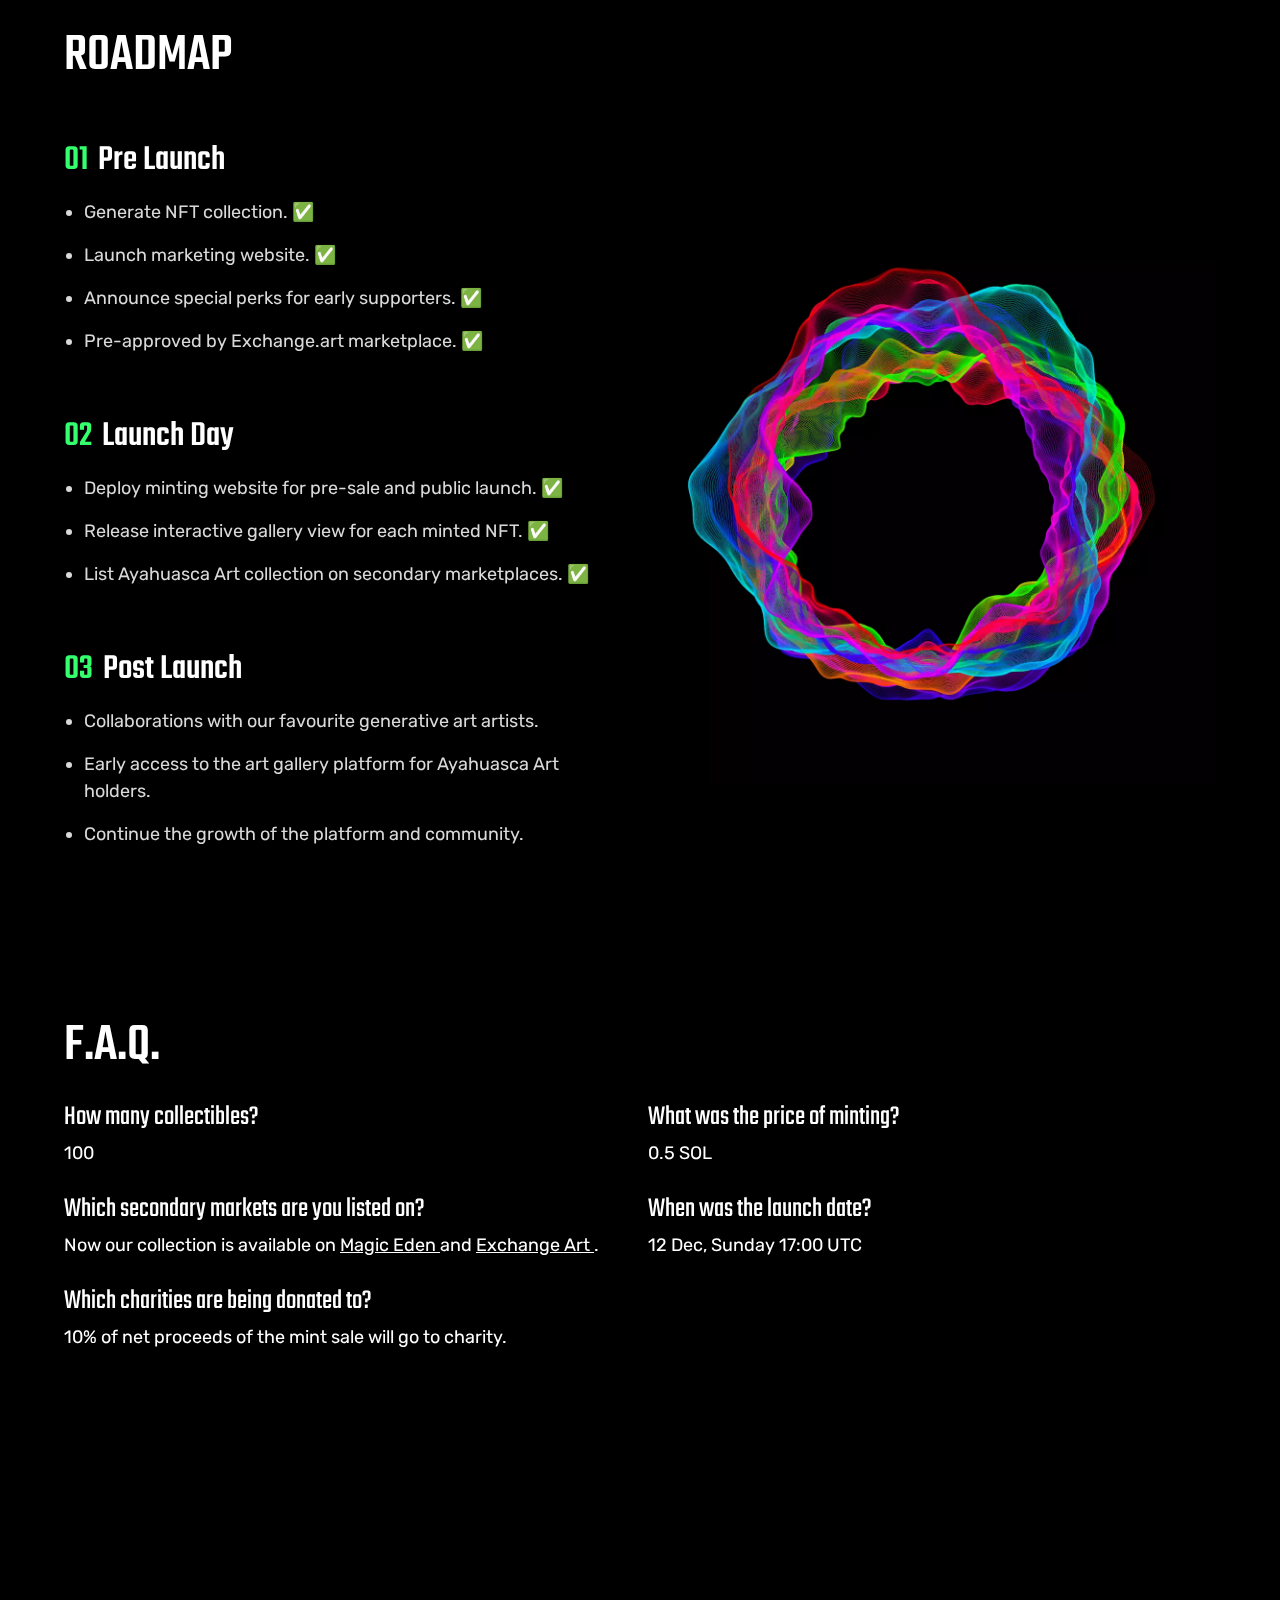
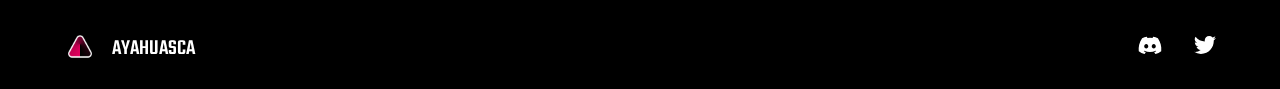
==== commit 1dfffe31: "Add ME link" ====
--- a/index.html
+++ b/index.html
@@ -67,8 +67,13 @@
           About
         </a>
 
-        <a class="hide-mobile" href="#faq">
-          FAQ
+
+        <a
+          href="https://magiceden.io/marketplace/ayahuasca_art_genesis"
+          target="_blank"
+          rel="noopener noreferrer"
+        >
+          Buy on Magic Eden
         </a>
 
         <span class="aya-header-nav-delimiter"></span>
--- a/public/style.css
+++ b/public/style.css
@@ -109,7 +109,7 @@
   font-style: normal;
   font-weight: 500;
   line-height: 24px;
-  text-transform: capitalize;
+  /* text-transform: capitalize; */
   text-decoration: none;
   font-size: 18px;
   transition: 0.15s opacity;
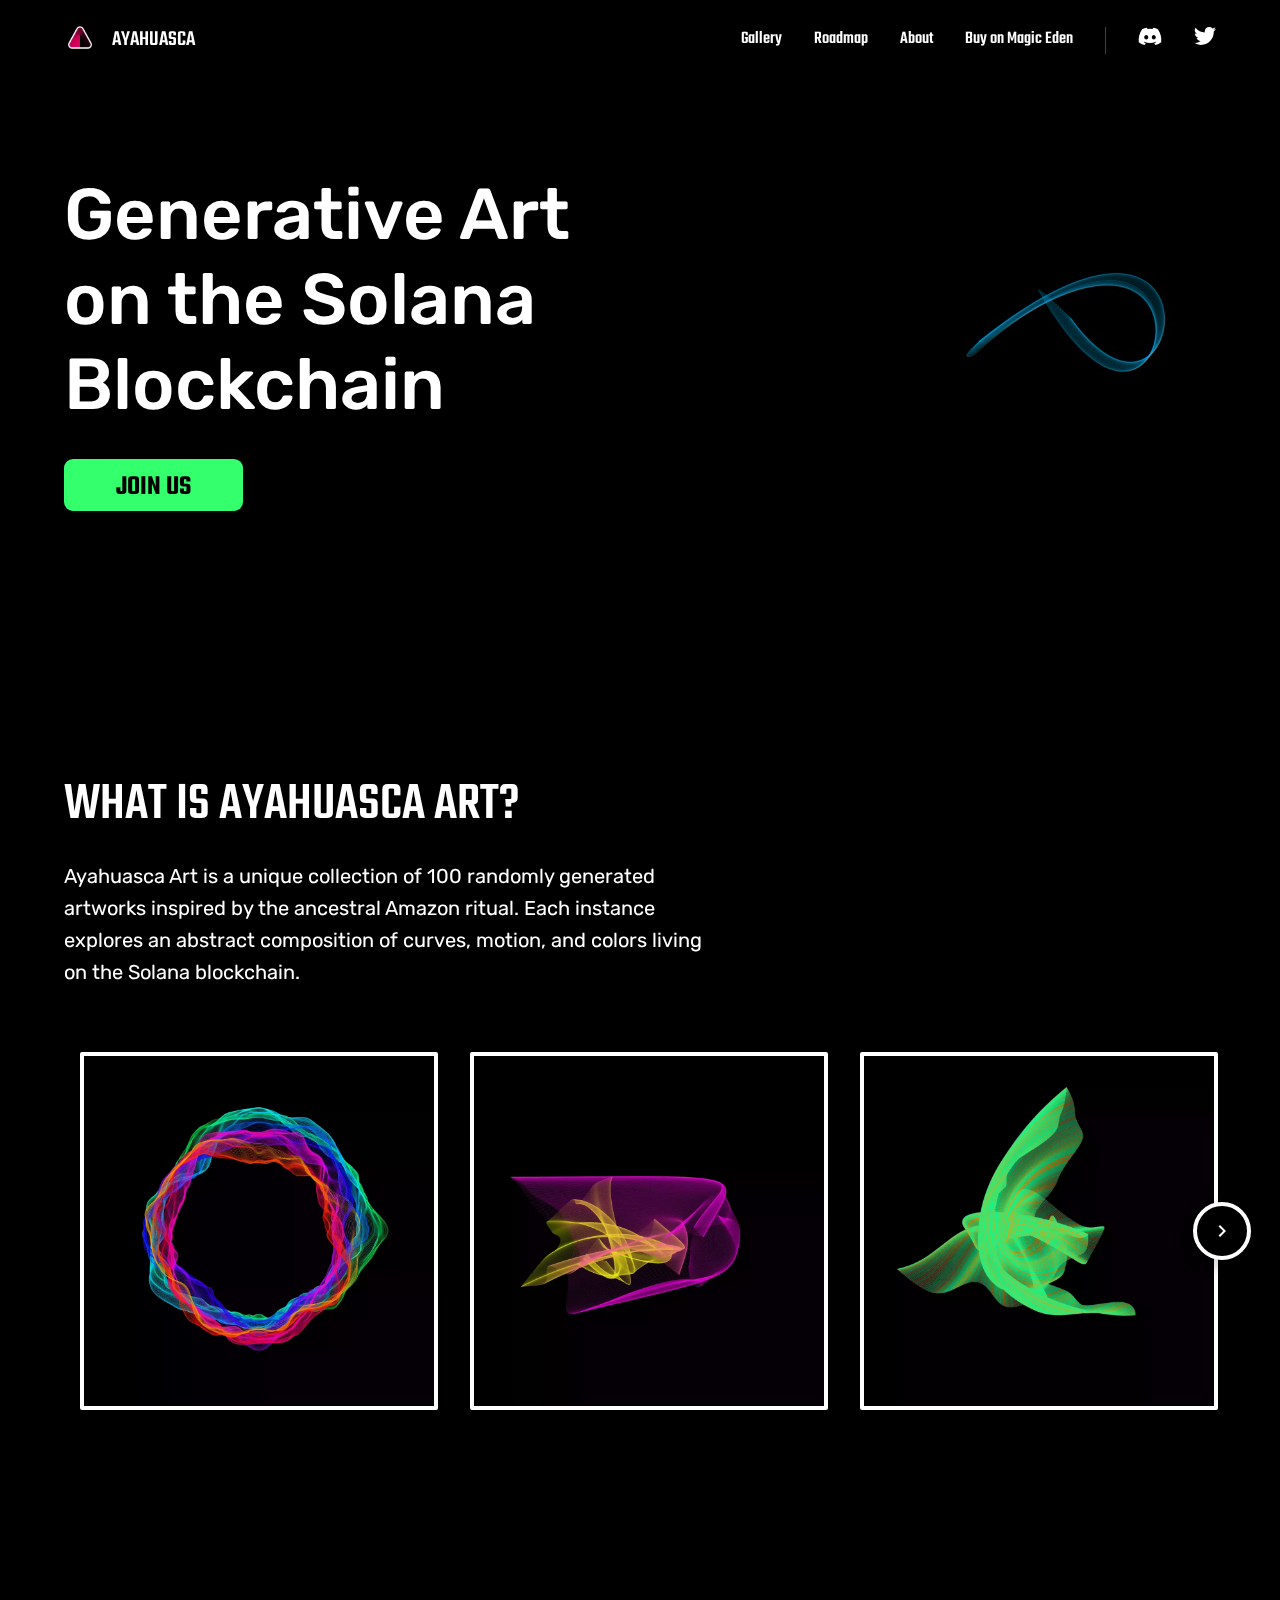
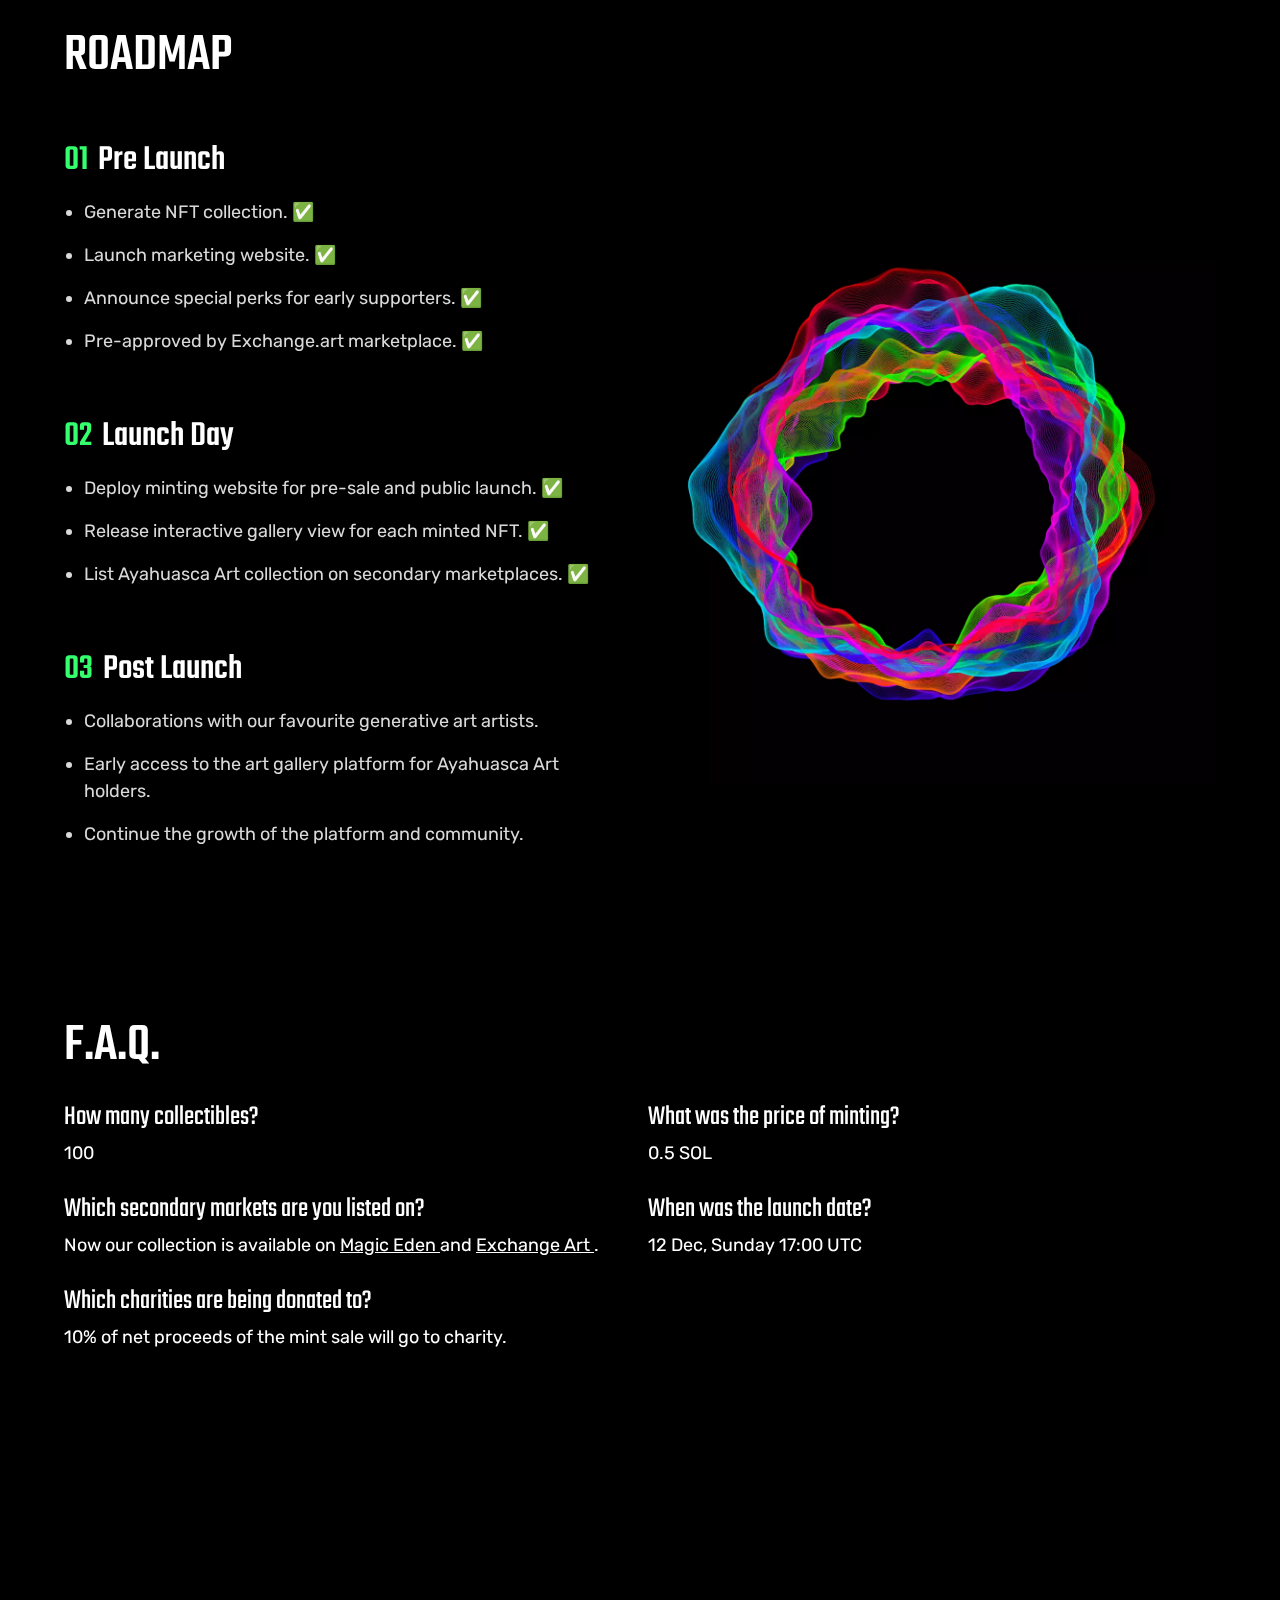
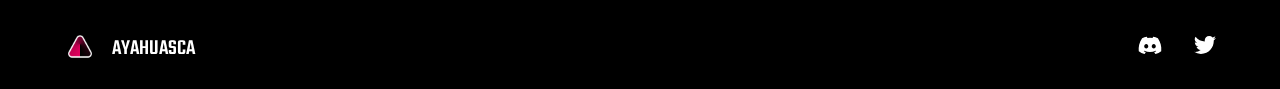
==== commit c6de3c69: "hide magic eden link on mobile" ====
--- a/index.html
+++ b/index.html
@@ -69,6 +69,7 @@
 
 
         <a
+          class="hide-mobile"
           href="https://magiceden.io/marketplace/ayahuasca_art_genesis"
           target="_blank"
           rel="noopener noreferrer"
